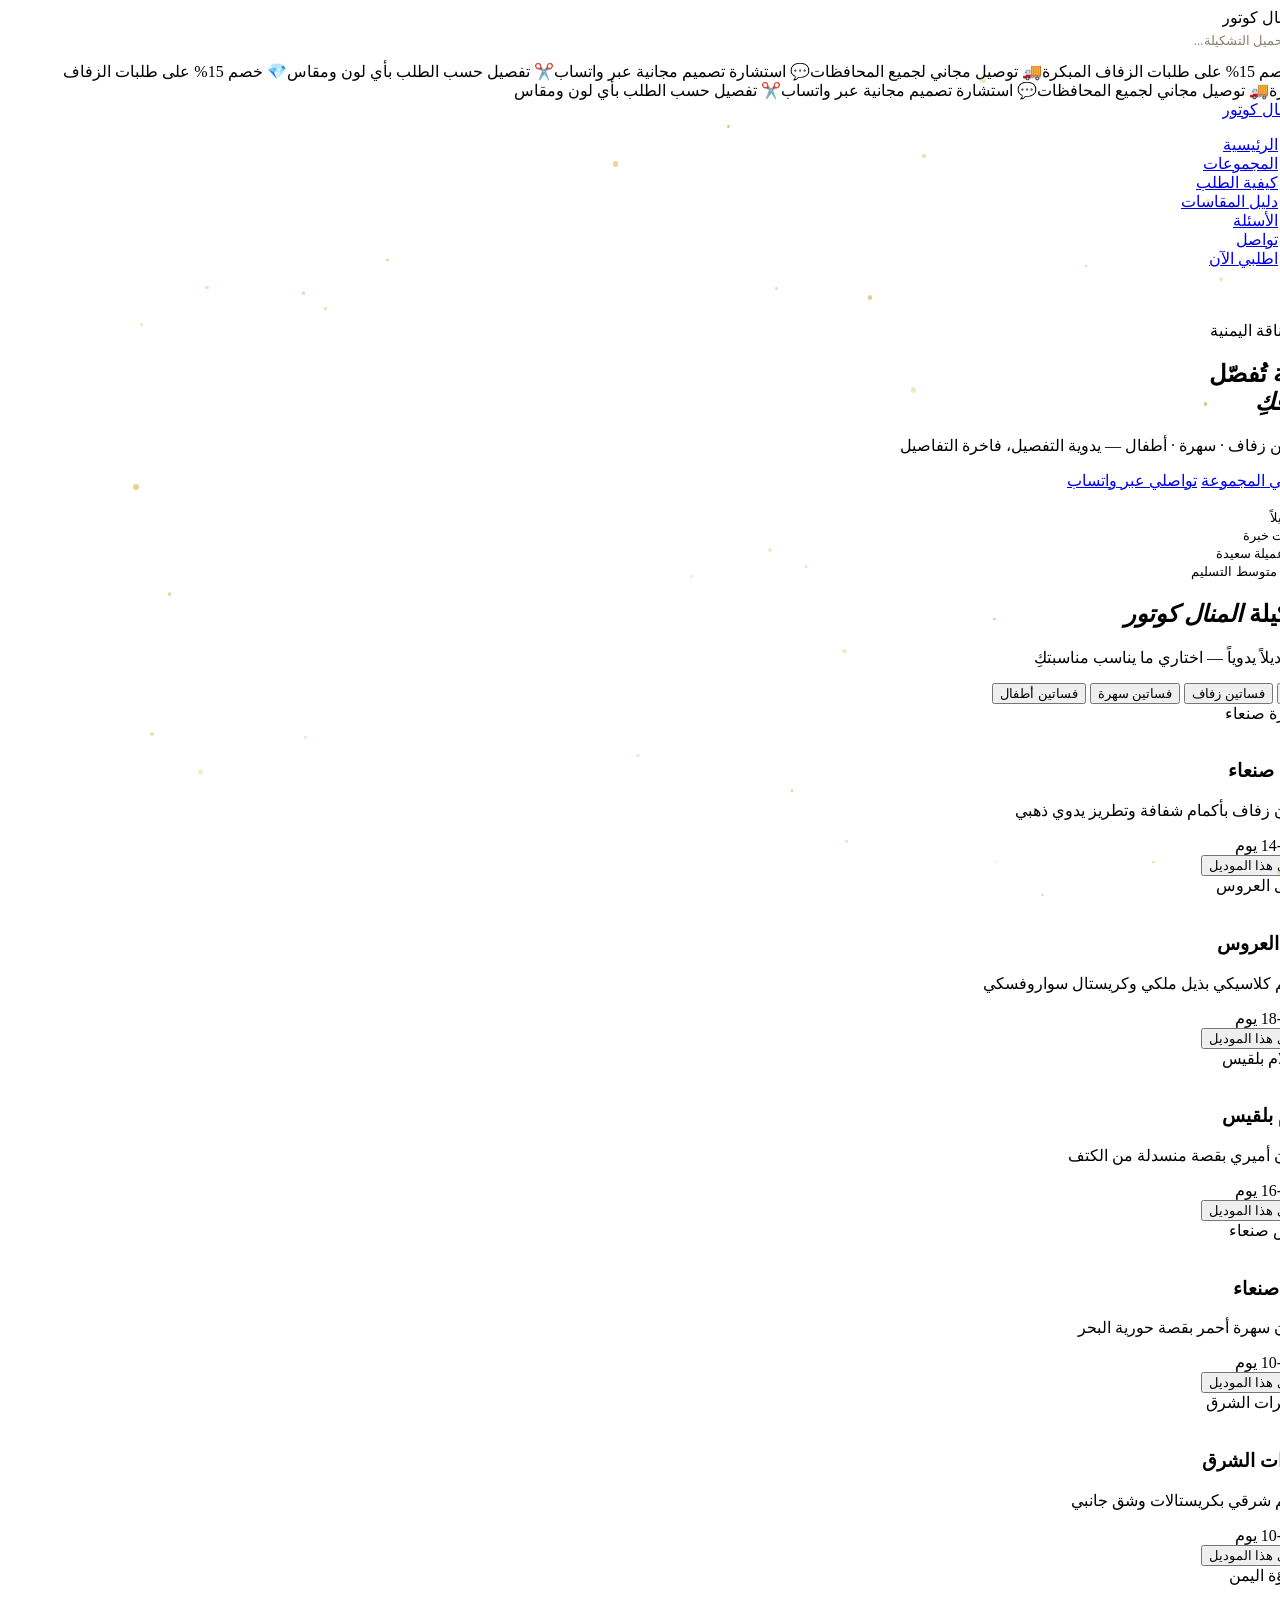
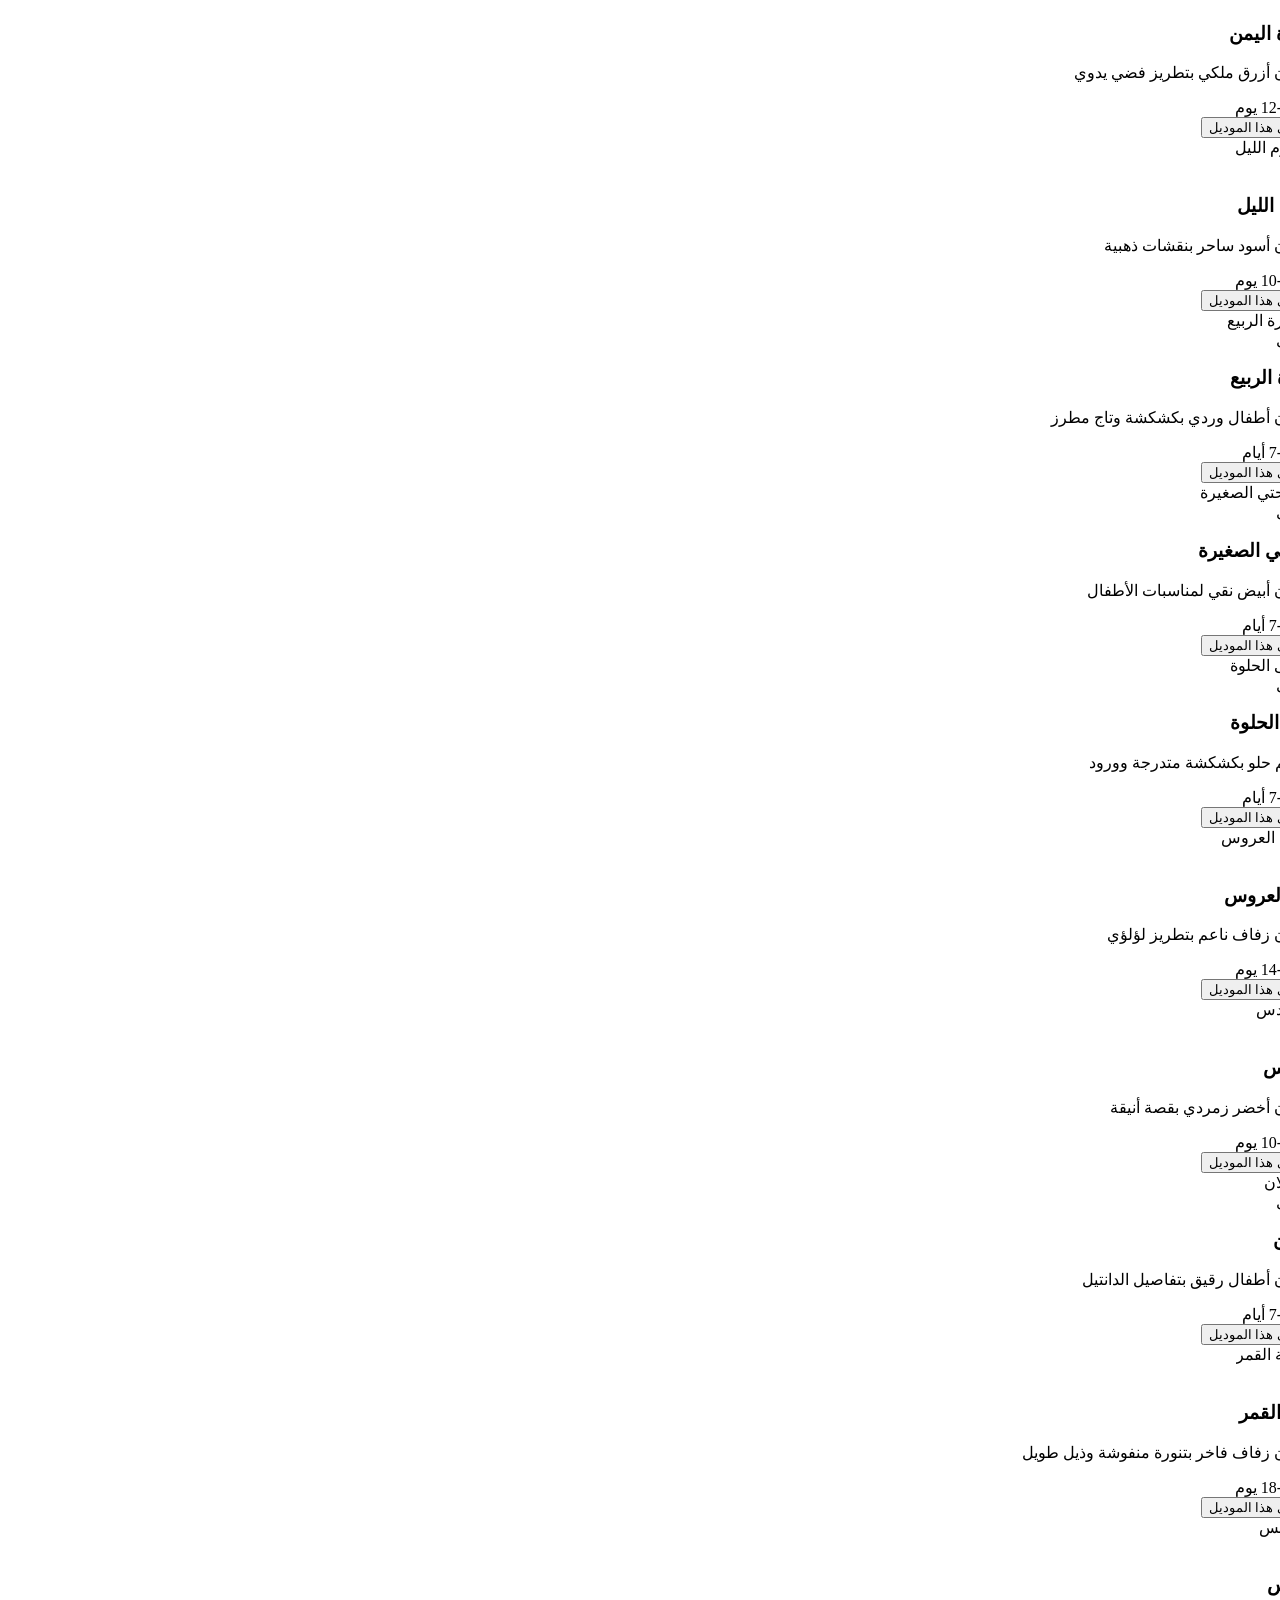
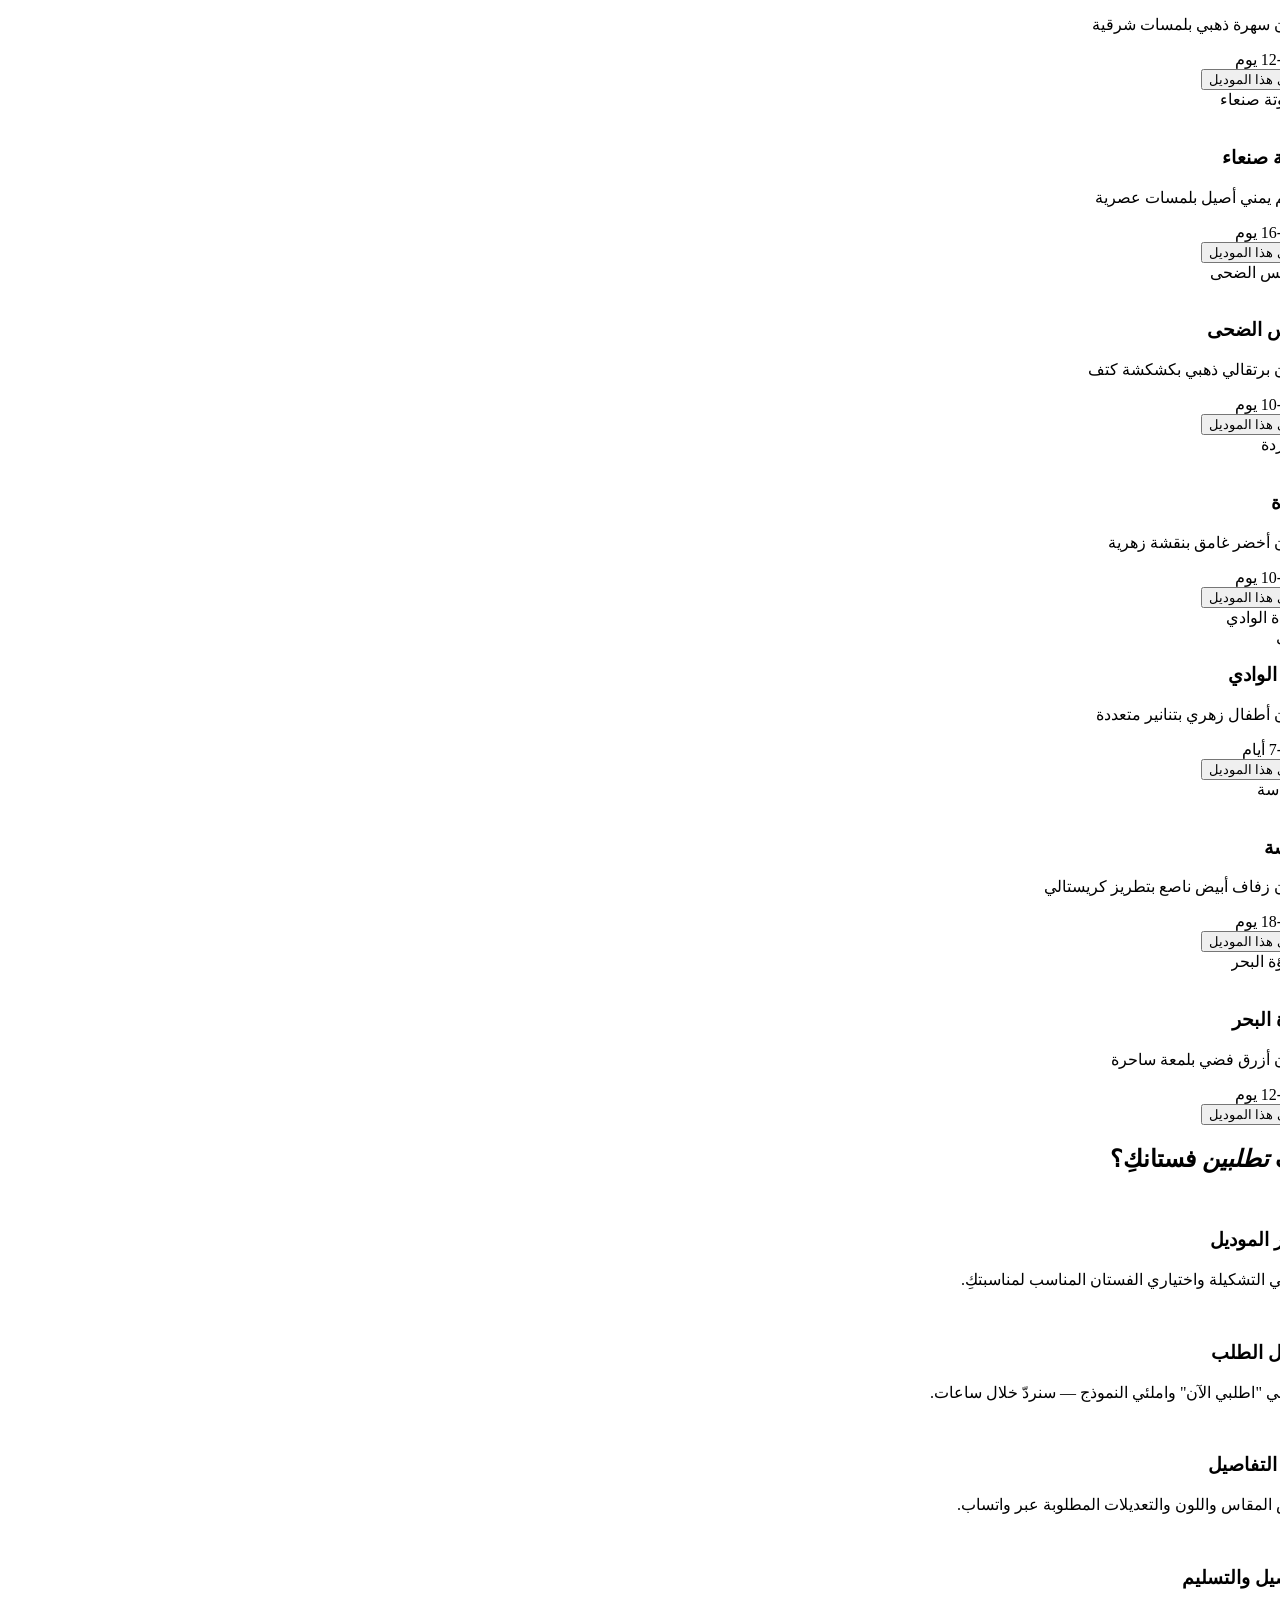
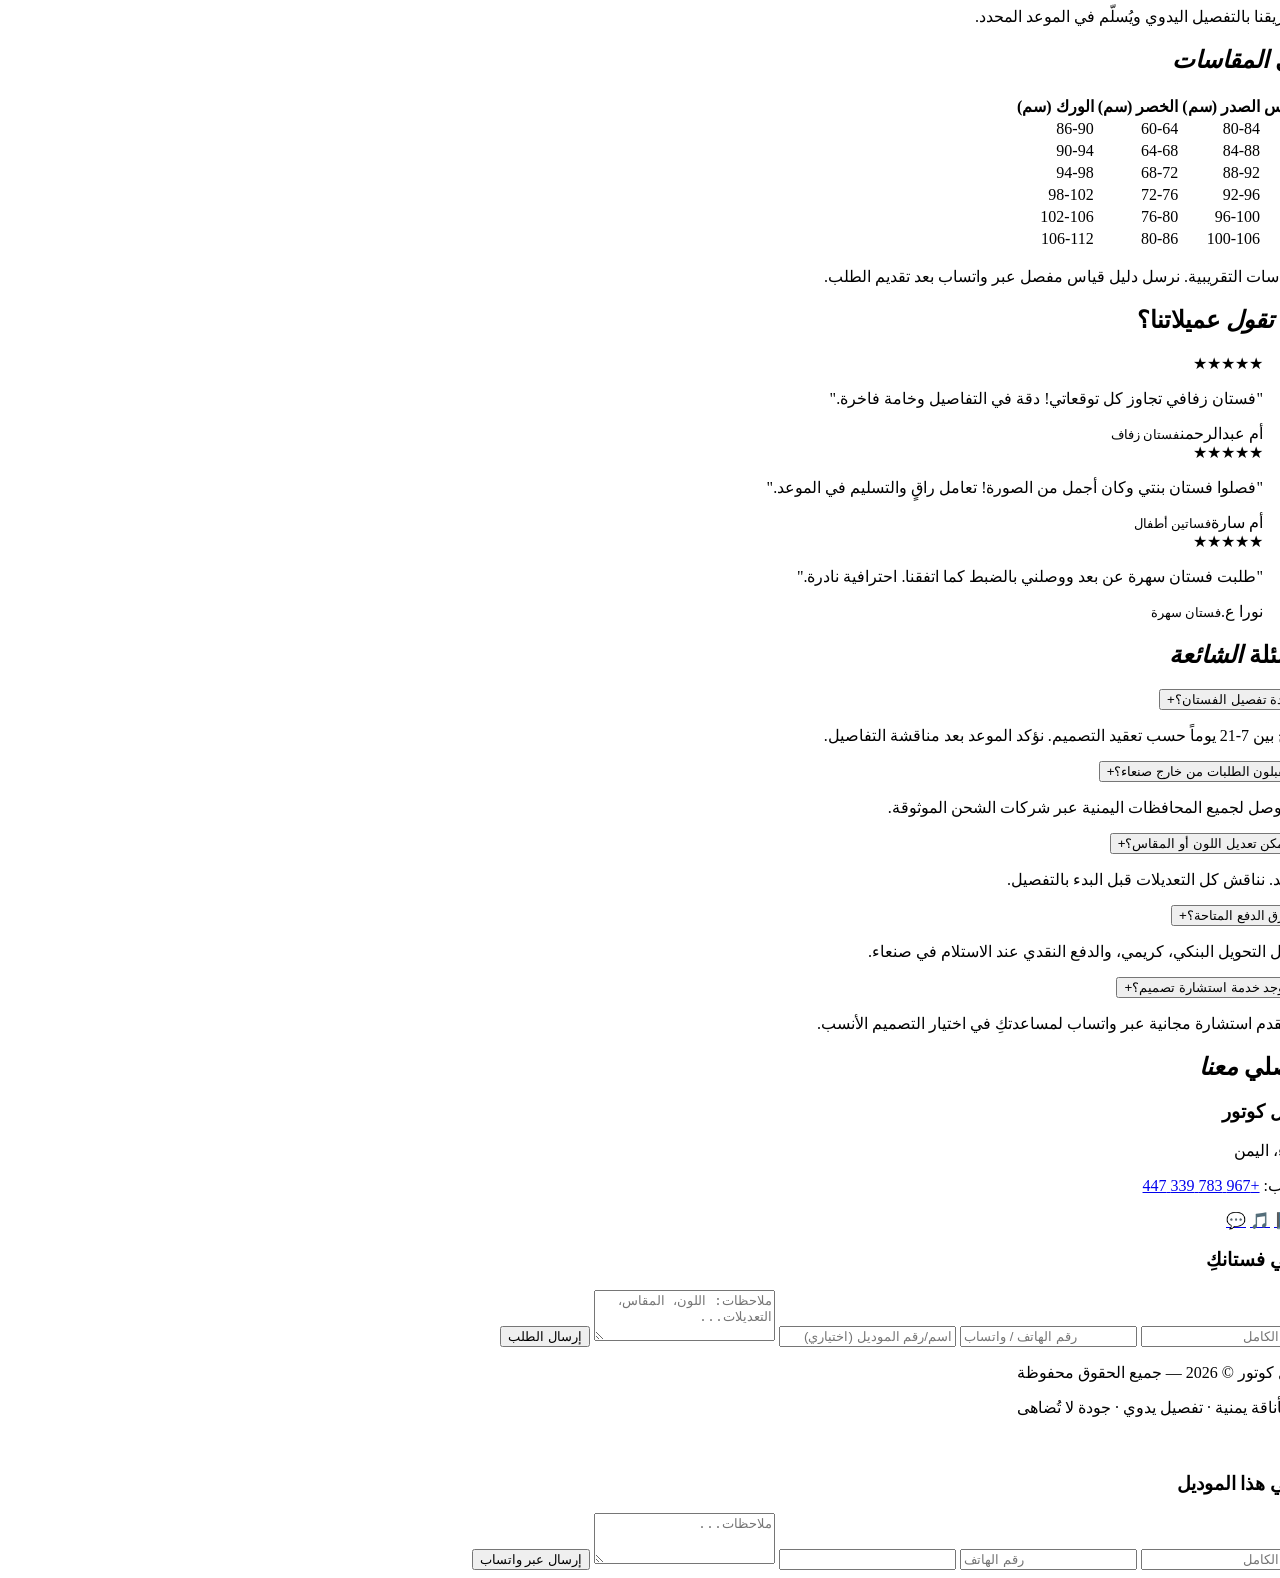
==== index.html @ 51f59c81 "Deploy static website to GitHub Pages" ====
<!DOCTYPE html>
<html lang="ar" dir="rtl">
<head>
<meta charset="UTF-8">
<meta name="viewport" content="width=device-width, initial-scale=1.0">
<title>المنال كوتور | Almanal Couture — دار الأناقة اليمنية</title>
<meta name="description" content="المنال كوتور — دار يمنية للتصميم والتفصيل الراقي. فساتين زفاف وسهرة وأطفال تُفصَّل يدوياً حسب الطلب. واتساب 783339447">
<meta property="og:title" content="المنال كوتور | Almanal Couture">
<meta property="og:image" content="assets/og.jpg">
<link rel="icon" type="image/png" href="assets/favicon.png">
<link rel="preconnect" href="https://fonts.googleapis.com">
<link href="https://fonts.googleapis.com/css2?family=Tajawal:wght@300;400;500;700;800;900&family=Noto+Naskh+Arabic:wght@600;700&family=Playfair+Display:ital,wght@0,500;0,700;1,500&family=Montserrat:wght@500;600;700&display=swap" rel="stylesheet">
<link rel="stylesheet" href="style.css">
</head>
<body>

<!-- شاشة التحميل -->
<div id="loader">
  <img src="assets/cover-logo.jpg" alt="المنال كوتور">
  <div class="loader-bar"><i></i></div>
  <p style="color:#8a8068;font-size:13px;margin-top:6px">جاري تحميل التشكيلة...</p>
</div>

<!-- شريط إعلانات -->
<div class="ticker" id="tickerWrap"><div class="ticker-track" id="tickerTrack"></div></div>

<!-- هيدر -->
<header id="mainHeader">
  <nav class="nav">
    <a href="#" class="logo"><img src="assets/logo.png" alt="المنال كوتور"></a>
    <ul class="nav-links" id="navLinks">
      <li><a href="#hero">الرئيسية</a></li>
      <li><a href="#collections">المجموعات</a></li>
      <li><a href="#steps">كيفية الطلب</a></li>
      <li><a href="#size">دليل المقاسات</a></li>
      <li><a href="#faq">الأسئلة</a></li>
      <li><a href="#contact">تواصل</a></li>
      <li><a href="https://wa.me/967783339447?text=مرحباً%20المنال%20كوتور" class="nav-cta" target="_blank">اطلبي الآن</a></li>
    </ul>
    <button class="burger" id="burger" aria-label="القائمة">☰</button>
  </nav>
</header>

<!-- بطل -->
<section class="hero" id="hero">
  <div class="hero-particles" id="particles"></div>
  <div class="hero-wrap">
    <div class="hero-text">
      <p class="label">دار الأناقة اليمنية</p>
      <h1>أناقة تُفصّل<br><em>بذوقكِ</em></h1>
      <p class="sub">فساتين زفاف · سهرة · أطفال — يدوية التفصيل، فاخرة التفاصيل</p>
      <div class="hero-btns">
        <a href="#collections" class="btn-gold">تصفّحي المجموعة</a>
        <a href="https://wa.me/967783339447?text=مرحباً%20أود%20الاستفسار" class="btn-outline" target="_blank">تواصلي عبر واتساب</a>
      </div>
    </div>
  </div>
  <a href="#collections" class="scroll-hint">↓</a>
</section>

<!-- أرقام -->
<section class="stats" id="stats">
  <div class="stat" data-target="21"><span class="n">0</span><small>موديلاً</small></div>
  <div class="stat" data-target="8"><span class="n">0</span><small>سنوات خبرة</small></div>
  <div class="stat" data-target="350"><span class="n">0</span><small>عميلة سعيدة</small></div>
  <div class="stat" data-target="14"><span class="n">0</span><small>يوماً متوسط التسليم</small></div>
</section>

<!-- المجموعات -->
<section class="collections" id="collections">
  <h2 class="sec-title">تشكيلة <em>المنال كوتور</em></h2>
  <p class="sec-sub">21 موديلاً يدوياً — اختاري ما يناسب مناسبتكِ</p>
  <div class="filters">
    <button class="active" data-filter="all">الكل</button>
    <button data-filter="زفاف">فساتين زفاف</button>
    <button data-filter="سهرة">فساتين سهرة</button>
    <button data-filter="أطفال">فساتين أطفال</button>
  </div>
  <div class="grid" id="productGrid"></div>
</section>

<!-- الخطوات -->
<section class="steps" id="steps">
  <h2 class="sec-title">كيف <em>تطلبين</em> فستانكِ؟</h2>
  <div class="step-grid">
    <div class="step-card"><div class="s-num">01</div><h3>اختيار الموديل</h3><p>تصفّحي التشكيلة واختياري الفستان المناسب لمناسبتكِ.</p></div>
    <div class="step-card"><div class="s-num">02</div><h3>إرسال الطلب</h3><p>اضغطي "اطلبي الآن" واملئي النموذج — سنردّ خلال ساعات.</p></div>
    <div class="step-card"><div class="s-num">03</div><h3>تأكيد التفاصيل</h3><p>نناقش المقاس واللون والتعديلات المطلوبة عبر واتساب.</p></div>
    <div class="step-card"><div class="s-num">04</div><h3>التفصيل والتسليم</h3><p>يبدأ فريقنا بالتفصيل اليدوي ويُسلّم في الموعد المحدد.</p></div>
  </div>
</section>

<!-- دليل المقاسات -->
<section class="size-guide" id="size">
  <h2 class="sec-title">دليل <em>المقاسات</em></h2>
  <table class="size-table">
    <thead><tr><th>المقاس</th><th>الصدر (سم)</th><th>الخصر (سم)</th><th>الورك (سم)</th></tr></thead>
    <tbody>
      <tr><td>XS</td><td>80-84</td><td>60-64</td><td>86-90</td></tr>
      <tr><td>S</td><td>84-88</td><td>64-68</td><td>90-94</td></tr>
      <tr><td>M</td><td>88-92</td><td>68-72</td><td>94-98</td></tr>
      <tr><td>L</td><td>92-96</td><td>72-76</td><td>98-102</td></tr>
      <tr><td>XL</td><td>96-100</td><td>76-80</td><td>102-106</td></tr>
      <tr><td>XXL</td><td>100-106</td><td>80-86</td><td>106-112</td></tr>
    </tbody>
  </table>
  <p class="size-note">* القياسات التقريبية. نرسل دليل قياس مفصل عبر واتساب بعد تقديم الطلب.</p>
</section>

<!-- آراء -->
<section class="testimonials" id="testimonials">
  <h2 class="sec-title">ماذا <em>تقول</em> عميلاتنا؟</h2>
  <div class="testi-track" id="testiTrack">
    <div class="testi"><div class="stars">★★★★★</div><p>"فستان زفافي تجاوز كل توقعاتي! دقة في التفاصيل وخامة فاخرة."</p><div class="who">أم عبدالرحمن<small>فستان زفاف</small></div></div>
    <div class="testi"><div class="stars">★★★★★</div><p>"فصلوا فستان بنتي وكان أجمل من الصورة! تعامل راقٍ والتسليم في الموعد."</p><div class="who">أم سارة<small>فساتين أطفال</small></div></div>
    <div class="testi"><div class="stars">★★★★★</div><p>"طلبت فستان سهرة عن بعد ووصلني بالضبط كما اتفقنا. احترافية نادرة."</p><div class="who">نورا ع.<small>فستان سهرة</small></div></div>
  </div>
</section>

<!-- أسئلة -->
<section class="faq" id="faq">
  <h2 class="sec-title">الأسئلة <em>الشائعة</em></h2>
  <div class="faq-list">
    <div class="faq-item"><button class="faq-q">كم مدة تفصيل الفستان؟<span>+</span></button><div class="faq-a"><p>تتراوح بين 7-21 يوماً حسب تعقيد التصميم. نؤكد الموعد بعد مناقشة التفاصيل.</p></div></div>
    <div class="faq-item"><button class="faq-q">هل تقبلون الطلبات من خارج صنعاء؟<span>+</span></button><div class="faq-a"><p>نعم! نوصل لجميع المحافظات اليمنية عبر شركات الشحن الموثوقة.</p></div></div>
    <div class="faq-item"><button class="faq-q">هل يمكن تعديل اللون أو المقاس؟<span>+</span></button><div class="faq-a"><p>بالتأكيد. نناقش كل التعديلات قبل البدء بالتفصيل.</p></div></div>
    <div class="faq-item"><button class="faq-q">ما طرق الدفع المتاحة؟<span>+</span></button><div class="faq-a"><p>نستقبل التحويل البنكي، كريمي، والدفع النقدي عند الاستلام في صنعاء.</p></div></div>
    <div class="faq-item"><button class="faq-q">هل توجد خدمة استشارة تصميم؟<span>+</span></button><div class="faq-a"><p>نعم، نقدم استشارة مجانية عبر واتساب لمساعدتكِ في اختيار التصميم الأنسب.</p></div></div>
  </div>
</section>

<!-- تواصل -->
<section class="contact" id="contact">
  <h2 class="sec-title">تواصلي <em>معنا</em></h2>
  <div class="contact-grid">
    <div class="contact-info">
      <h3>المنال كوتور</h3>
      <p>صنعاء، اليمن</p>
      <p>واتساب: <a href="https://wa.me/967783339447" target="_blank">+967 783 339 447</a></p>
      <div class="socials">
        <a href="https://www.instagram.com/mnoalialqa/" target="_blank" aria-label="إنستغرام">📷</a>
        <a href="https://www.facebook.com/share/19idsFfYvy/" target="_blank" aria-label="فيسبوك">📘</a>
        <a href="https://www.tiktok.com/@mnoali68" target="_blank" aria-label="تيك توك">🎵</a>
        <a href="https://wa.me/967783339447" target="_blank" aria-label="واتساب">💬</a>
      </div>
    </div>
    <form class="contact-form" id="orderForm">
      <h3>اطلبي فستانكِ</h3>
      <input type="text" id="customer_name" placeholder="الاسم الكامل" required>
      <input type="tel" id="phone" placeholder="رقم الهاتف / واتساب" required>
      <input type="text" id="product_name" placeholder="اسم/رقم الموديل (اختياري)">
      <textarea id="notes" rows="3" placeholder="ملاحظات: اللون، المقاس، التعديلات..."></textarea>
      <button type="submit" class="btn-gold">إرسال الطلب</button>
    </form>
  </div>
</section>

<!-- فوتر -->
<footer>
  <p>المنال كوتور &copy; 2026 — جميع الحقوق محفوظة</p>
  <p class="small">صُنع بأناقة يمنية · تفصيل يدوي · جودة لا تُضاهى</p>
</footer>

<!-- نموذج الطلب -->
<div class="modal" id="orderModal">
  <div class="modal-box">
    <button class="modal-close" id="modalClose">&times;</button>
    <h3>اطلبي هذا الموديل</h3>
    <form id="modalForm">
      <input type="text" id="m_name" placeholder="الاسم الكامل" required>
      <input type="tel" id="m_phone" placeholder="رقم الهاتف" required>
      <input type="text" id="m_product" readonly>
      <textarea id="m_notes" rows="3" placeholder="ملاحظات..."></textarea>
      <button type="submit" class="btn-gold">إرسال عبر واتساب</button>
    </form>
  </div>
</div>

<script>
// ═══════════════════════════════════════════════
// بيانات المنتجات
// ═══════════════════════════════════════════════
const PRODUCTS = [
  {img:"images/01.jpg",name:"زهرة صنعاء",cat:"زفاف",desc:"فستان زفاف بأكمام شفافة وتطريز يدوي ذهبي",dur:"14-18 يوم"},
  {img:"images/02.jpg",name:"ليلى العروس",cat:"زفاف",desc:"تصميم كلاسيكي بذيل ملكي وكريستال سواروفسكي",dur:"18-21 يوم"},
  {img:"images/03.jpg",name:"أحلام بلقيس",cat:"زفاف",desc:"فستان أميري بقصة منسدلة من الكتف",dur:"16-20 يوم"},
  {img:"images/04.jpg",name:"نبض صنعاء",cat:"سهرة",desc:"فستان سهرة أحمر بقصة حورية البحر",dur:"10-14 يوم"},
  {img:"images/05.jpg",name:"سهرات الشرق",cat:"سهرة",desc:"تصميم شرقي بكريستالات وشق جانبي",dur:"10-14 يوم"},
  {img:"images/06.jpg",name:"لؤلؤة اليمن",cat:"سهرة",desc:"فستان أزرق ملكي بتطريز فضي يدوي",dur:"12-16 يوم"},
  {img:"images/07.jpg",name:"نجوم الليل",cat:"سهرة",desc:"فستان أسود ساحر بنقشات ذهبية",dur:"10-14 يوم"},
  {img:"images/08.jpg",name:"أميرة الربيع",cat:"أطفال",desc:"فستان أطفال وردي بكشكشة وتاج مطرز",dur:"7-10 أيام"},
  {img:"images/09.jpg",name:"فرحتي الصغيرة",cat:"أطفال",desc:"فستان أبيض نقي لمناسبات الأطفال",dur:"7-10 أيام"},
  {img:"images/10.jpg",name:"جنى الحلوة",cat:"أطفال",desc:"تصميم حلو بكشكشة متدرجة وورود",dur:"7-10 أيام"},
  {img:"images/11.jpg",name:"درة العروس",cat:"زفاف",desc:"فستان زفاف ناعم بتطريز لؤلؤي",dur:"14-18 يوم"},
  {img:"images/12.jpg",name:"سندس",cat:"سهرة",desc:"فستان أخضر زمردي بقصة أنيقة",dur:"10-14 يوم"},
  {img:"images/13.jpg",name:"غزلان",cat:"أطفال",desc:"فستان أطفال رقيق بتفاصيل الدانتيل",dur:"7-10 أيام"},
  {img:"images/14.jpg",name:"هالة القمر",cat:"زفاف",desc:"فستان زفاف فاخر بتنورة منفوشة وذيل طويل",dur:"18-21 يوم"},
  {img:"images/15.jpg",name:"نرجس",cat:"سهرة",desc:"فستان سهرة ذهبي بلمسات شرقية",dur:"12-16 يوم"},
  {img:"images/16.jpg",name:"ياقوتة صنعاء",cat:"زفاف",desc:"تصميم يمني أصيل بلمسات عصرية",dur:"16-20 يوم"},
  {img:"images/17.jpg",name:"شمس الضحى",cat:"سهرة",desc:"فستان برتقالي ذهبي بكشكشة كتف",dur:"10-14 يوم"},
  {img:"images/18.jpg",name:"زمردة",cat:"سهرة",desc:"فستان أخضر غامق بنقشة زهرية",dur:"10-14 يوم"},
  {img:"images/19.jpg",name:"وردة الوادي",cat:"أطفال",desc:"فستان أطفال زهري بتنانير متعددة",dur:"7-10 أيام"},
  {img:"images/20.jpg",name:"ألماسة",cat:"زفاف",desc:"فستان زفاف أبيض ناصع بتطريز كريستالي",dur:"18-21 يوم"},
  {img:"images/21.jpg",name:"لؤلؤة البحر",cat:"سهرة",desc:"فستان أزرق فضي بلمعة ساحرة",dur:"12-16 يوم"}
];

const ADS = [
  {text:"خصم 15% على طلبات الزفاف المبكرة",icon:"💎"},
  {text:"توصيل مجاني لجميع المحافظات",icon:"🚚"},
  {text:"استشارة تصميم مجانية عبر واتساب",icon:"💬"},
  {text:"تفصيل حسب الطلب بأي لون ومقاس",icon:"✂️"}
];

// ═══════════════════════════════════════════════
// عرض المنتجات
// ═══════════════════════════════════════════════
function renderProducts(filter='all'){
  const grid = document.getElementById('productGrid');
  grid.innerHTML = '';
  PRODUCTS.forEach((p,i)=>{
    if(filter !== 'all' && p.cat !== filter) return;
    const card = document.createElement('div');
    card.className = 'product-card';
    card.innerHTML = `
      <div class="p-img"><img src="${p.img}" alt="${p.name}" loading="lazy"></div>
      <div class="p-body">
        <span class="p-cat">${p.cat}</span>
        <h3 class="p-name">${p.name}</h3>
        <p class="p-desc">${p.desc}</p>
        <div class="p-dur">⏱ ${p.dur}</div>
        <button class="p-btn" onclick="openOrder('${p.name.replace(/'/g,"\\'")}')">اطلبي هذا الموديل</button>
      </div>`;
    grid.appendChild(card);
  });
}

// ═══════════════════════════════════════════════
// فلترة
// ═══════════════════════════════════════════════
document.querySelectorAll('.filters button').forEach(btn=>{
  btn.addEventListener('click',()=>{
    document.querySelectorAll('.filters button').forEach(b=>b.classList.remove('active'));
    btn.classList.add('active');
    renderProducts(btn.dataset.filter);
  });
});

// ═══════════════════════════════════════════════
// شريط الإعلانات
// ═══════════════════════════════════════════════
function renderTicker(){
  const track = document.getElementById('tickerTrack');
  if(!track) return;
  track.innerHTML = ADS.map(a=>`<span>${a.icon} ${a.text}</span>`).join('') + ADS.map(a=>`<span>${a.icon} ${a.text}</span>`).join('');
}

// ═══════════════════════════════════════════════
// شاشة التحميل
// ═══════════════════════════════════════════════
window.addEventListener('load',()=>{
  setTimeout(()=>{
    document.getElementById('loader').classList.add('hide');
  },1800);
});

// ═══════════════════════════════════════════════
// عداد الأرقام
// ═══════════════════════════════════════════════
const statObs = new IntersectionObserver(entries=>{
  entries.forEach(entry=>{
    if(entry.isIntersecting){
      const el = entry.target;
      const target = +el.dataset.target;
      const n = el.querySelector('.n');
      let c = 0;
      const step = Math.max(1, Math.floor(target/40));
      const iv = setInterval(()=>{
        c += step;
        if(c >= target){ c = target; clearInterval(iv);}
        n.textContent = c + (target >= 100 ? '+' : '');
      }, 40);
      statObs.unobserve(el);
    }
  });
});
document.querySelectorAll('.stat').forEach(s=>statObs.observe(s));

// ═══════════════════════════════════════════════
// الجسيمات الذهبية
// ═══════════════════════════════════════════════
(function(){
  const container = document.getElementById('particles');
  if(!container) return;
  for(let i=0;i<35;i++){
    const d = document.createElement('div');
    d.className = 'particle';
    const sz = Math.random()*4+2;
    d.style.cssText = `position:absolute;width:${sz}px;height:${sz}px;background:rgba(212,175,55,${Math.random()*0.5+0.2});border-radius:50%;left:${Math.random()*100}%;top:${Math.random()*100}%;animation:float ${Math.random()*6+4}s ease-in-out infinite;`;
    container.appendChild(d);
  }
})();

// ═══════════════════════════════════════════════
// الأسئلة الشائعة
// ═══════════════════════════════════════════════
document.querySelectorAll('.faq-q').forEach(q=>{
  q.addEventListener('click',()=>{
    const item = q.parentElement;
    const open = item.classList.contains('open');
    document.querySelectorAll('.faq-item').forEach(f=>f.classList.remove('open'));
    if(!open) item.classList.add('open');
  });
});

// ═══════════════════════════════════════════════
// قائمة الجوال
// ═══════════════════════════════════════════════
const burger = document.getElementById('burger');
const navLinks = document.getElementById('navLinks');
if(burger){
  burger.addEventListener('click',()=>{
    navLinks.classList.toggle('show');
    burger.textContent = navLinks.classList.contains('show') ? '✕' : '☰';
  });
  navLinks.querySelectorAll('a').forEach(a=>{
    a.addEventListener('click',()=>{
      navLinks.classList.remove('show');
      burger.textContent = '☰';
    });
  });
}

// ═══════════════════════════════════════════════
// نموذج الطلب + واتساب
// ═══════════════════════════════════════════════
function openOrder(productName){
  document.getElementById('m_product').value = productName || '';
  document.getElementById('orderModal').style.display = 'flex';
}

document.getElementById('modalClose').addEventListener('click',()=>{
  document.getElementById('orderModal').style.display = 'none';
});

document.getElementById('modalForm').addEventListener('submit',function(e){
  e.preventDefault();
  var name = document.getElementById('m_name').value.trim();
  var phone = document.getElementById('m_phone').value.trim();
  var pname = document.getElementById('m_product').value.trim();
  var notes = document.getElementById('m_notes').value.trim();
  if(!name || !phone){ alert('الرجاء تعبئة الاسم ورقم الهاتف'); return; }
  var msg = 'مرحباً المنال كوتور،' + '%0A%0A' +
            'اسمي: ' + encodeURIComponent(name) + '%0A' +
            'هاتفي: ' + encodeURIComponent(phone);
  if(pname) msg += '%0Aالفستان: ' + encodeURIComponent(pname);
  if(notes) msg += '%0Aملاحظات: ' + encodeURIComponent(notes);
  msg += '%0A%0Aأرغب بتأكيد الطلب.';
  window.open('https://wa.me/967783339447?text=' + msg, '_blank');
  document.getElementById('orderModal').style.display = 'none';
});

// نموذج التواصل
document.getElementById('orderForm').addEventListener('submit',function(e){
  e.preventDefault();
  var name = document.getElementById('customer_name').value.trim();
  var phone = document.getElementById('phone').value.trim();
  var pname = document.getElementById('product_name').value.trim();
  var notes = document.getElementById('notes').value.trim();
  if(!name || !phone){ alert('الرجاء تعبئة الاسم ورقم الهاتف'); return; }
  var msg = 'مرحباً المنال كوتور،' + '%0A%0A' +
            'اسمي: ' + encodeURIComponent(name) + '%0A' +
            'هاتفي: ' + encodeURIComponent(phone);
  if(pname) msg += '%0Aالفستان: ' + encodeURIComponent(pname);
  if(notes) msg += '%0Aملاحظات: ' + encodeURIComponent(notes);
  msg += '%0A%0Aأرغب بتأكيد الطلب.';
  window.open('https://wa.me/967783339447?text=' + msg, '_blank');
});

// ═══════════════════════════════════════════════
// تمرير آراء العملاء
// ═══════════════════════════════════════════════
(function(){
  const track = document.getElementById('testiTrack');
  if(!track) return;
  let x = 0;
  function scroll(){
    x -= 0.5;
    const w = track.scrollWidth / 2;
    if(Math.abs(x) >= w) x = 0;
    track.style.transform = 'translateX('+x+'px)';
    requestAnimationFrame(scroll);
  }
  scroll();
})();

// ═══════════════════════════════════════════════
// إخفاء هيدر عند التمرير للأسفل
// ═══════════════════════════════════════════════
let lastY = 0;
window.addEventListener('scroll',()=>{
  const h = document.getElementById('mainHeader');
  if(!h) return;
  if(window.scrollY > lastY && window.scrollY > 80) h.style.transform = 'translateY(-100%)';
  else h.style.transform = 'translateY(0)';
  lastY = window.scrollY;
});

// ═══════════════════════════════════════════════
// تهيئة
// ═══════════════════════════════════════════════
renderProducts();
renderTicker();
</script>

</body>
</html>
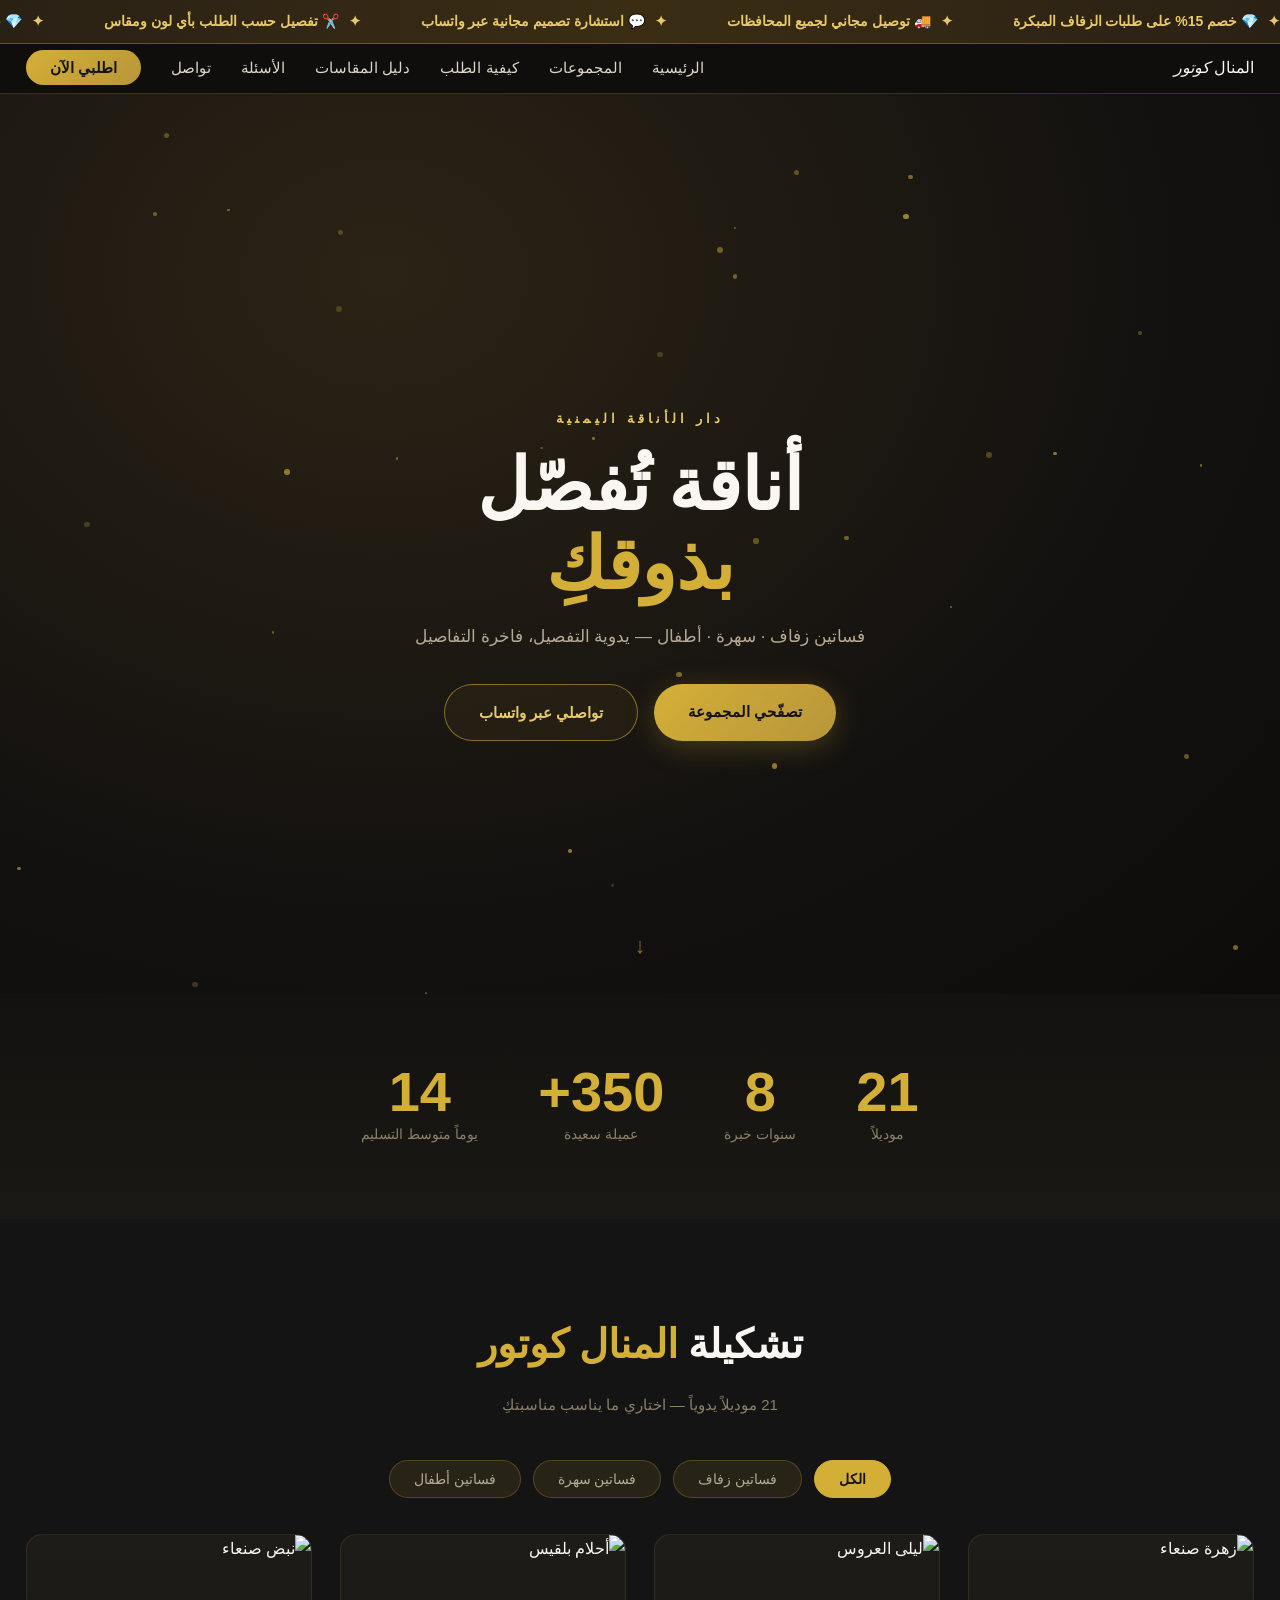
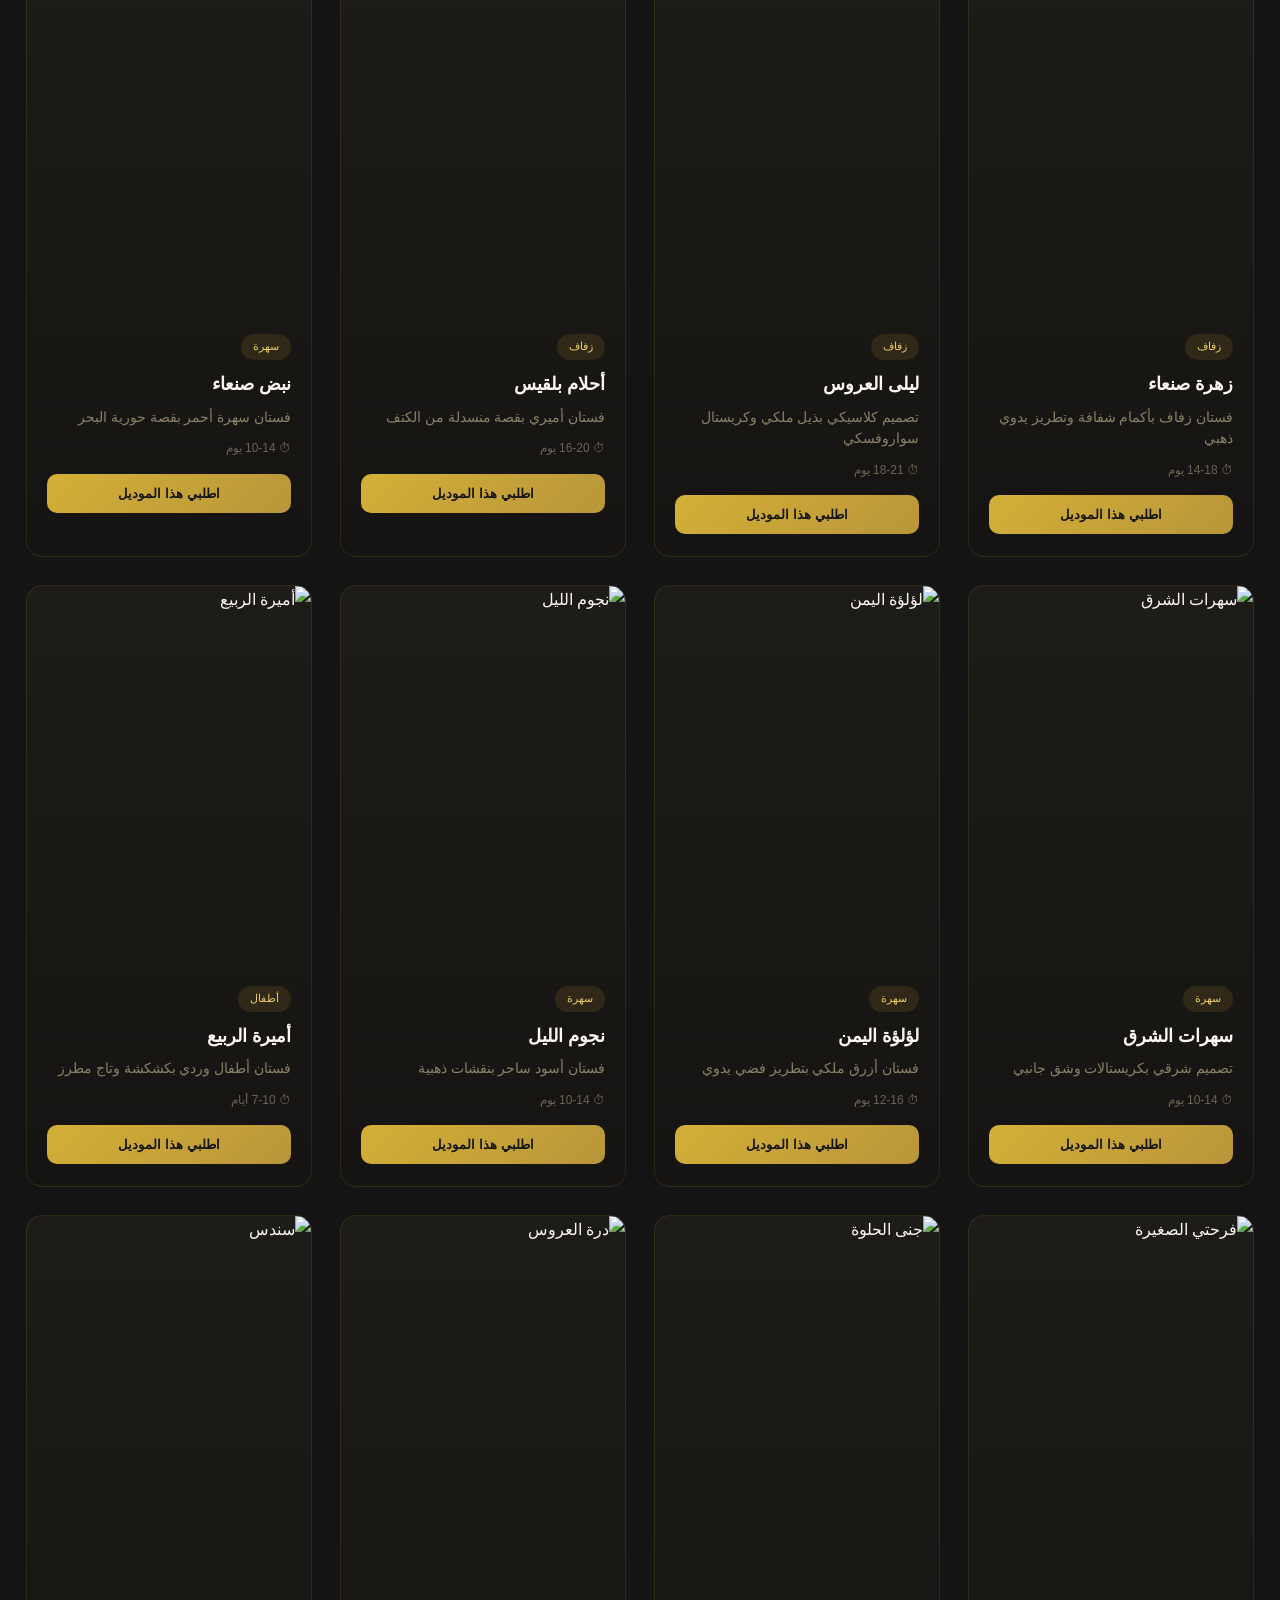
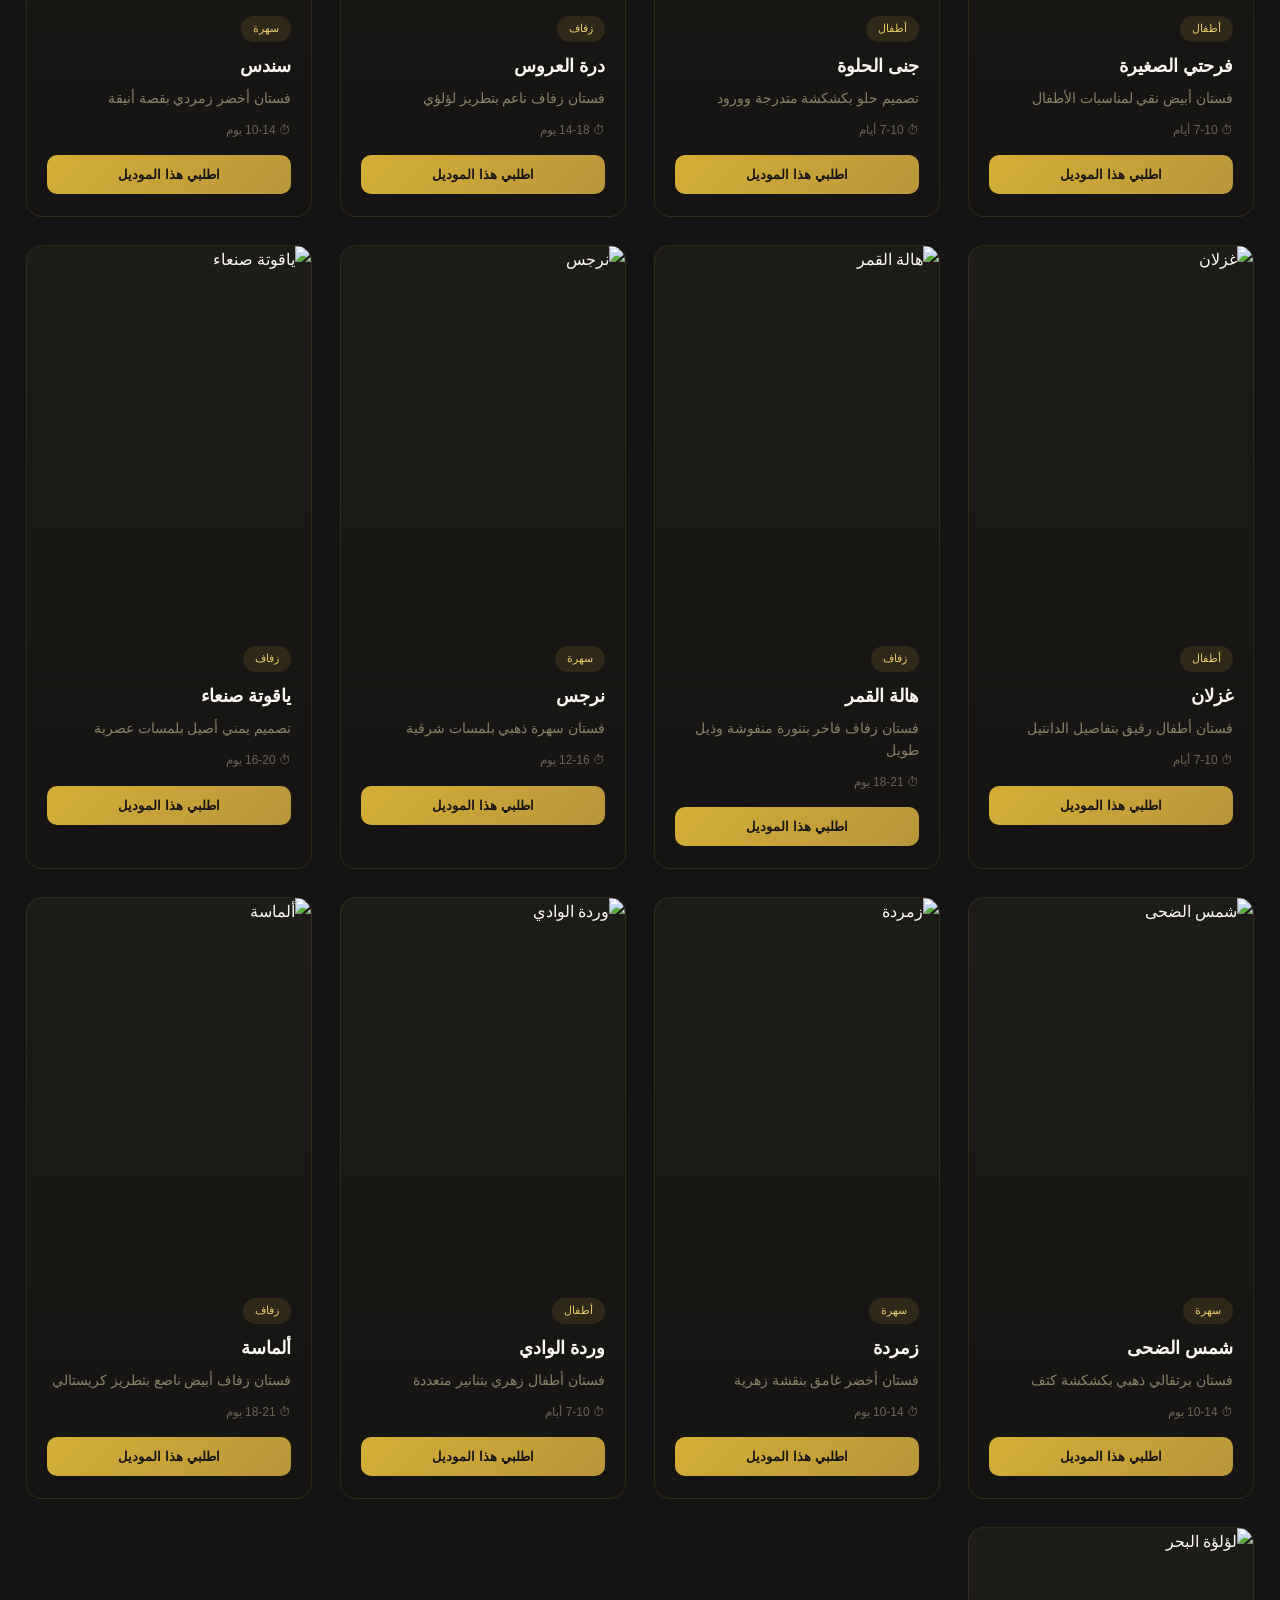
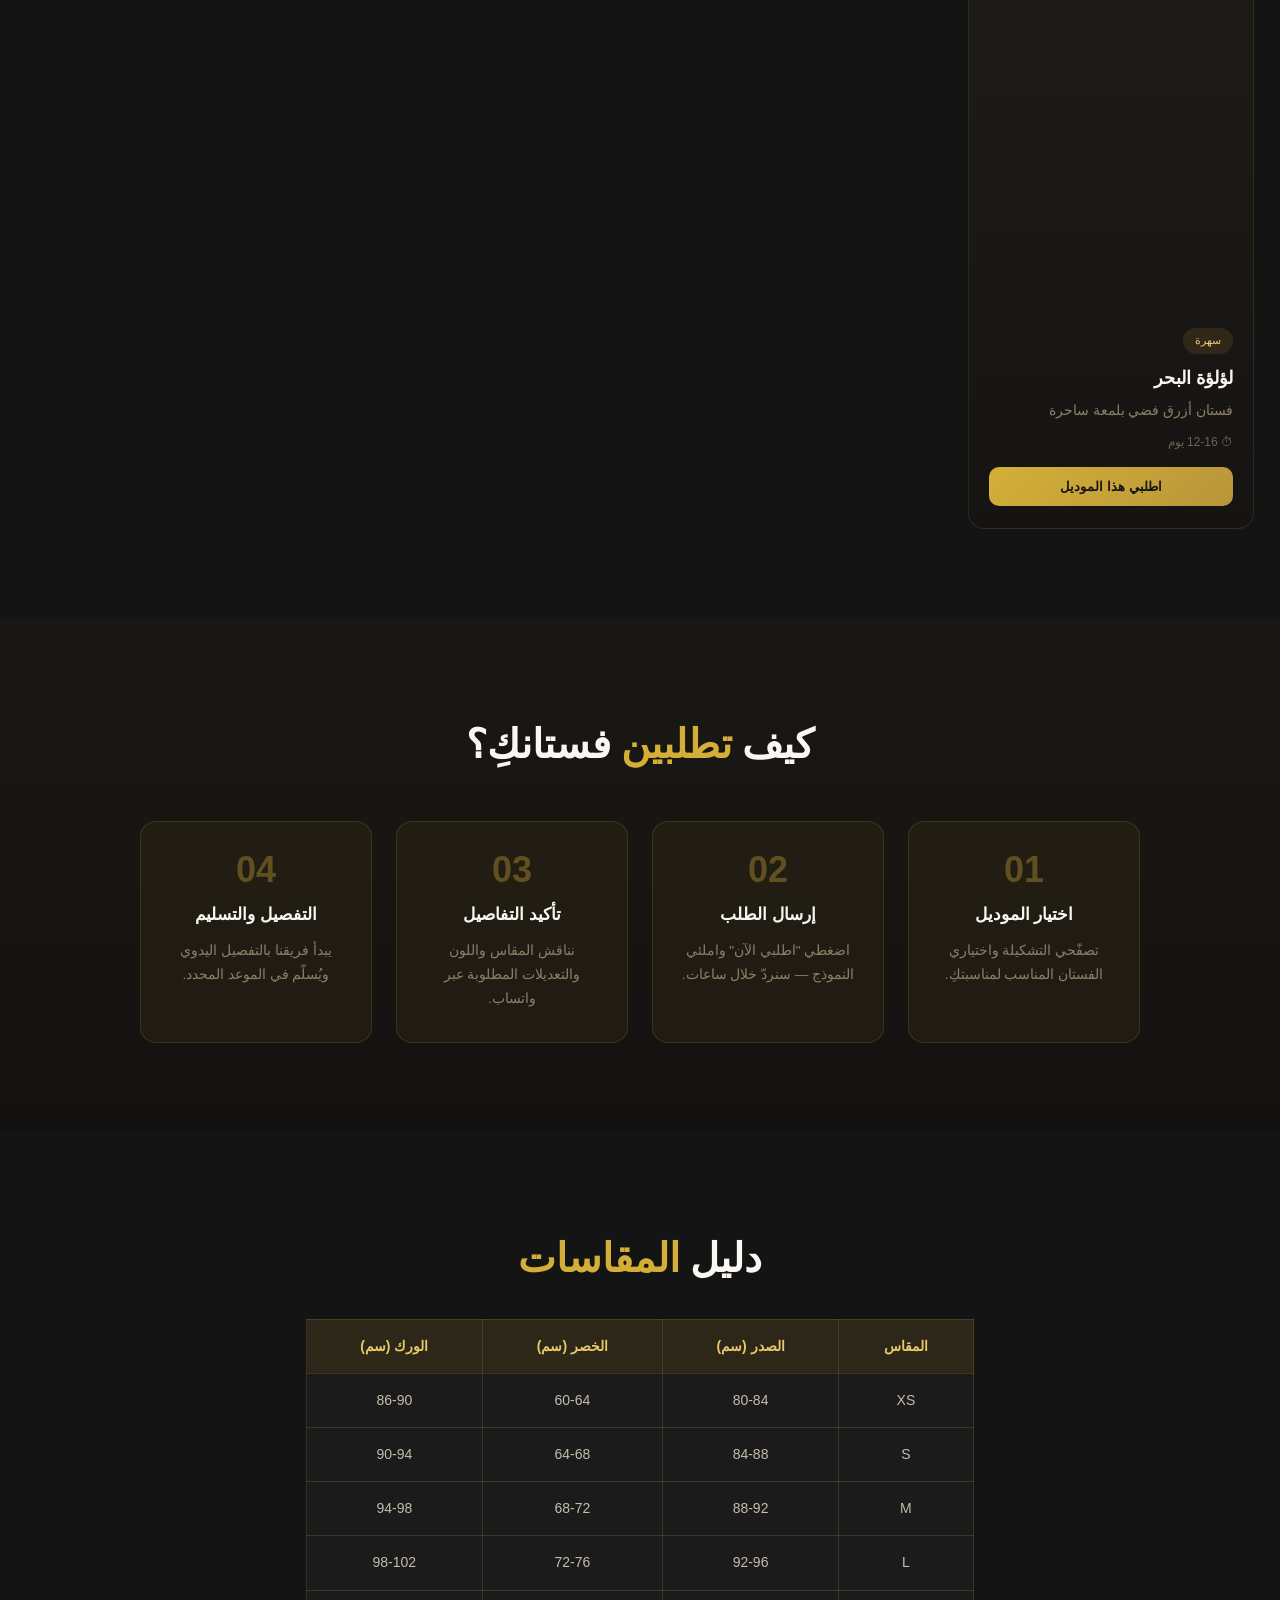
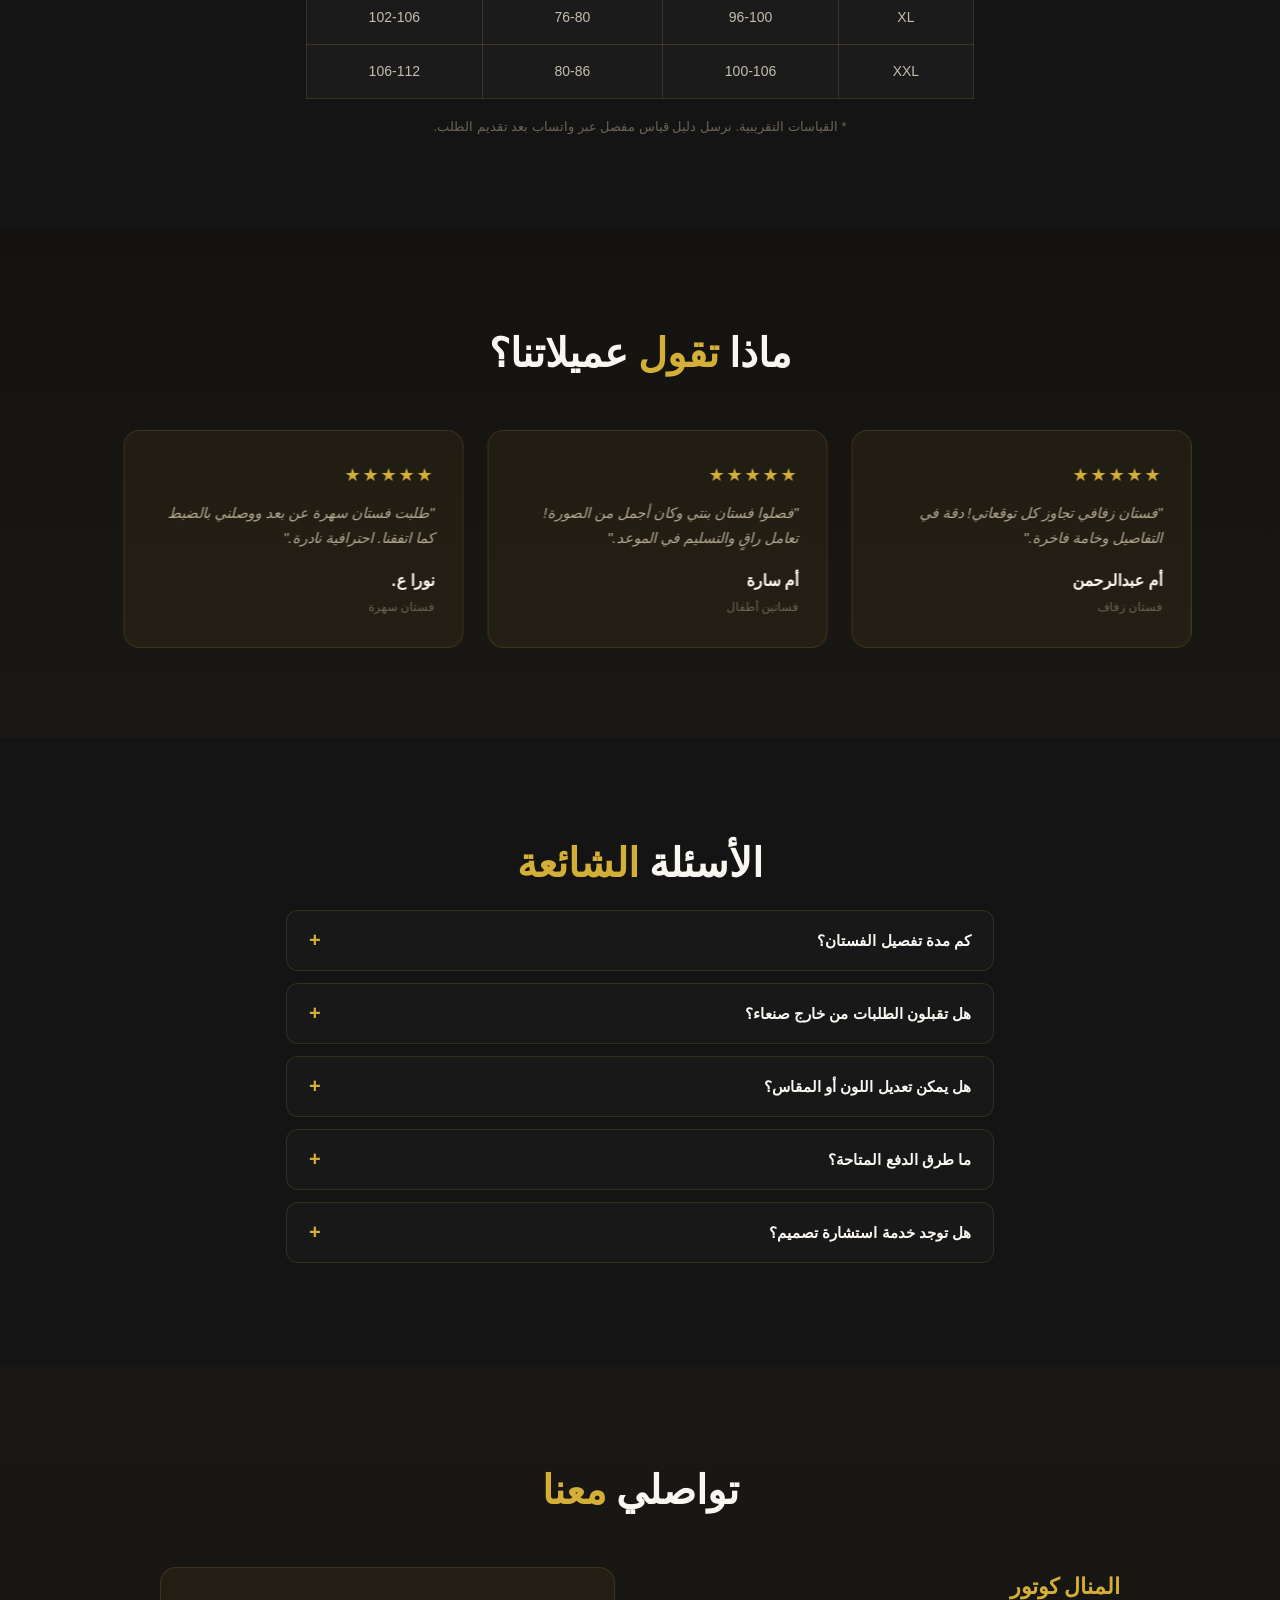
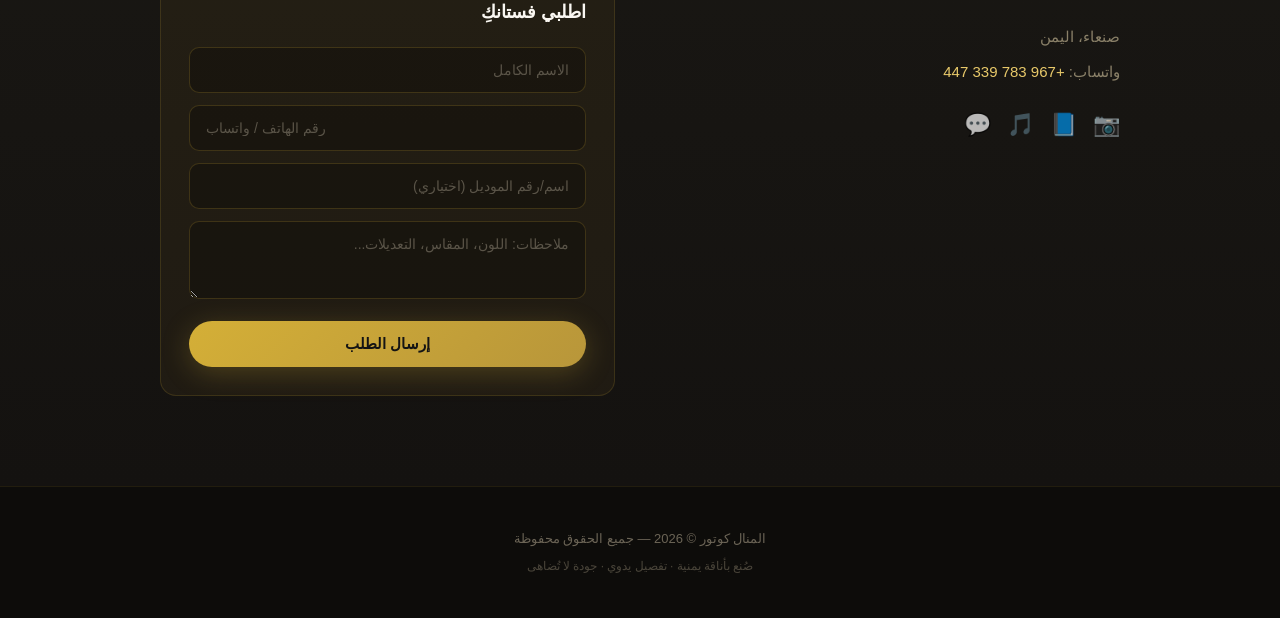
==== commit 961c0be2: "Update index.html with text logo and image fallback" ====
--- a/index.html
+++ b/index.html
@@ -27,7 +27,7 @@
 <!-- هيدر -->
 <header id="mainHeader">
   <nav class="nav">
-    <a href="#" class="logo"><img src="assets/logo.png" alt="المنال كوتور"></a>
+    <a href="#" class="logo"><span class="logo-text">المنال <em>كوتور</em></span></a>
     <ul class="nav-links" id="navLinks">
       <li><a href="#hero">الرئيسية</a></li>
       <li><a href="#collections">المجموعات</a></li>
@@ -222,7 +222,7 @@
     const card = document.createElement('div');
     card.className = 'product-card';
     card.innerHTML = `
-      <div class="p-img"><img src="${p.img}" alt="${p.name}" loading="lazy"></div>
+      <div class="p-img"><img src="${p.img}" alt="${p.name}" loading="lazy" onerror="this.style.display='none';this.parentElement.style.background='linear-gradient(135deg,#2a2115,#1e1c19)';this.parentElement.innerHTML='<div style=\'display:flex;align-items:center;justify-content:center;height:100%;color:#8a8068;font-size:14px\'>${p.name}</div>'"></div>
       <div class="p-body">
         <span class="p-cat">${p.cat}</span>
         <h3 class="p-name">${p.name}</h3>
--- a/style.css
+++ b/style.css
@@ -0,0 +1,173 @@
+/* ═══ المنال كوتور — Almanal Couture ═══ */
+:root{--gold:#D4AF37;--gold-l:#e8c96a;--gold-d:#b8963a;--char:#141414;--char2:#1e1c19;--blush:#E6C7C2;--ivory:#FAF7F2;--white:#fff}
+*{margin:0;padding:0;box-sizing:border-box}
+html{scroll-behavior:smooth}
+body{font-family:'Tajawal',sans-serif;background:var(--char);color:var(--ivory);line-height:1.8;overflow-x:hidden}
+a{text-decoration:none;color:inherit}
+img{max-width:100%;display:block}
+::selection{background:var(--gold);color:var(--char)}
+::-webkit-scrollbar{width:10px}::-webkit-scrollbar-track{background:#0d0d0d}::-webkit-scrollbar-thumb{background:linear-gradient(var(--gold-d),var(--gold));border-radius:10px}
+
+/* شاشة التحميل */
+#loader{position:fixed;inset:0;background:var(--char);z-index:999;display:flex;flex-direction:column;align-items:center;justify-content:center;gap:22px;transition:opacity .7s,visibility .7s}
+#loader.hide{opacity:0;visibility:hidden}
+#loader img{width:min(260px,60vw);animation:breathe 2.2s ease-in-out infinite}
+@keyframes breathe{0%,100%{transform:scale(1);filter:drop-shadow(0 0 18px rgba(212,175,55,.2))}50%{transform:scale(1.04);filter:drop-shadow(0 0 40px rgba(212,175,55,.45))}}
+.loader-bar{width:190px;height:3px;background:#2a2a2a;border-radius:5px;overflow:hidden}
+.loader-bar i{display:block;height:100%;width:40%;background:var(--gold);border-radius:5px;animation:load 1.1s ease-in-out infinite}
+@keyframes load{0%{transform:translateX(120%)}100%{transform:translateX(-320%)}}
+
+/* شريط إعلانات */
+.ticker{background:linear-gradient(90deg,#2a2115,#3a2d14,#2a2115);border-bottom:1px solid rgba(212,175,55,.35);overflow:hidden;padding:9px 0;position:relative;z-index:60}
+.ticker-track{display:flex;gap:60px;white-space:nowrap;animation:tick 28s linear infinite;width:max-content}
+.ticker:hover .ticker-track{animation-play-state:paused}
+@keyframes tick{0%{transform:translateX(0)}100%{transform:translateX(50%)}}
+.ticker span{color:var(--gold-l);font-size:14px;font-weight:700;display:flex;align-items:center;gap:10px}
+.ticker span::before{content:'✦'}
+
+/* هيدر */
+header{position:sticky;top:0;z-index:100;background:rgba(16,14,12,.78);backdrop-filter:blur(16px);border-bottom:1px solid rgba(212,175,55,.22);transition:transform .35s}
+.nav{max-width:1280px;margin:auto;display:flex;align-items:center;justify-content:space-between;padding:10px 26px}
+.logo img{height:54px;width:auto;transition:.3s}
+.logo:hover img{filter:drop-shadow(0 0 14px rgba(212,175,55,.5))}
+.nav-links{display:flex;gap:30px;align-items:center;list-style:none}
+.nav-links a{color:#ddd6c8;font-size:15px;font-weight:500;position:relative;transition:.3s}
+.nav-links a::after{content:'';position:absolute;bottom:-6px;right:0;width:0;height:2px;background:var(--gold);transition:.35s;border-radius:2px}
+.nav-links a:hover{color:var(--gold-l)}.nav-links a:hover::after{width:100%}
+.nav-cta{background:linear-gradient(135deg,var(--gold),var(--gold-d));color:var(--char)!important;padding:9px 24px;border-radius:30px;font-weight:800!important}
+.burger{display:none;background:none;border:none;color:var(--gold);font-size:26px;cursor:pointer}
+
+/* بطل */
+.hero{min-height:100vh;display:flex;align-items:center;justify-content:center;position:relative;overflow:hidden;background:radial-gradient(ellipse at 30% 20%,#2b2315 0%,#141210 60%,#0d0c0a 100%)}
+.hero-particles{position:absolute;inset:0;pointer-events:none;overflow:hidden}
+.hero-wrap{max-width:1280px;width:100%;padding:140px 26px 80px;display:flex;align-items:center;justify-content:center;position:relative;z-index:2}
+.hero-text{text-align:center;max-width:680px}
+.hero .label{color:var(--gold-l);font-size:13px;letter-spacing:4px;text-transform:uppercase;margin-bottom:16px;font-weight:700}
+.hero h1{font-size:clamp(38px,7vw,72px);font-weight:800;line-height:1.1;margin-bottom:18px;color:var(--ivory);font-family:'Noto Naskh Arabic',serif}
+.hero h1 em{color:var(--gold);font-style:normal}
+.hero .sub{color:#b5aa94;font-size:17px;margin-bottom:32px;line-height:1.7}
+.hero-btns{display:flex;gap:16px;justify-content:center;flex-wrap:wrap}
+.btn-gold{background:linear-gradient(135deg,var(--gold),var(--gold-d));color:var(--char);padding:14px 34px;border-radius:40px;font-weight:800;font-size:15px;border:none;cursor:pointer;transition:.3s;box-shadow:0 6px 28px rgba(212,175,55,.25)}
+.btn-gold:hover{transform:translateY(-3px);box-shadow:0 10px 36px rgba(212,175,55,.4)}
+.btn-outline{border:1.5px solid rgba(212,175,55,.55);color:var(--gold-l);padding:14px 34px;border-radius:40px;font-weight:700;font-size:15px;transition:.3s;background:rgba(212,175,55,.06)}
+.btn-outline:hover{background:rgba(212,175,55,.14);border-color:var(--gold)}
+.scroll-hint{position:absolute;bottom:28px;left:50%;transform:translateX(-50%);color:var(--gold);font-size:22px;animation:bounce 2s infinite;opacity:.6}
+@keyframes bounce{0%,20%,50%,80%,100%{transform:translateX(-50%) translateY(0)}40%{transform:translateX(-50%) translateY(-12px)}60%{transform:translateX(-50%) translateY(-6px)}}
+
+/* أرقام */
+.stats{display:flex;justify-content:center;gap:60px;padding:70px 26px;flex-wrap:wrap;background:linear-gradient(180deg,#141210,#1a1814)}
+.stat{text-align:center}
+.stat .n{font-size:clamp(36px,5vw,56px);font-weight:800;color:var(--gold);display:block;line-height:1}
+.stat small{color:#8a8068;font-size:14px}
+
+/* عنوان قسم */
+.sec-title{font-size:clamp(26px,4vw,40px);font-weight:800;text-align:center;margin-bottom:10px;font-family:'Noto Naskh Arabic',serif}
+.sec-title em{color:var(--gold);font-style:normal}
+.sec-sub{text-align:center;color:#8a8068;margin-bottom:42px;font-size:15px}
+
+/* مجموعات */
+.collections{padding:90px 26px;max-width:1280px;margin:auto}
+.filters{display:flex;gap:12px;justify-content:center;margin-bottom:36px;flex-wrap:wrap}
+.filters button{background:rgba(212,175,55,.1);border:1px solid rgba(212,175,55,.25);color:#b5aa94;padding:10px 24px;border-radius:30px;cursor:pointer;transition:.3s;font-family:inherit;font-size:14px}
+.filters button.active,.filters button:hover{background:var(--gold);color:var(--char);border-color:var(--gold);font-weight:700}
+.grid{display:grid;grid-template-columns:repeat(auto-fill,minmax(280px,1fr));gap:28px}
+.product-card{background:linear-gradient(180deg,#1e1c19,#161412);border:1px solid rgba(212,175,55,.12);border-radius:16px;overflow:hidden;transition:.35s;position:relative}
+.product-card:hover{transform:translateY(-8px);border-color:rgba(212,175,55,.4);box-shadow:0 20px 50px rgba(0,0,0,.45)}
+.p-img{aspect-ratio:3/4;overflow:hidden}
+.p-img img{width:100%;height:100%;object-fit:cover;transition:.5s}
+.product-card:hover .p-img img{transform:scale(1.06)}
+.p-body{padding:18px 20px 22px}
+.p-cat{font-size:11px;color:var(--gold-l);background:rgba(212,175,55,.12);padding:3px 12px;border-radius:20px;display:inline-block;margin-bottom:8px}
+.p-name{font-size:18px;font-weight:800;margin-bottom:6px;color:var(--ivory)}
+.p-desc{font-size:13.5px;color:#8a8068;margin-bottom:10px;line-height:1.6}
+.p-dur{font-size:12px;color:#6b6456;margin-bottom:14px}
+.p-btn{width:100%;background:linear-gradient(135deg,var(--gold),var(--gold-d));color:var(--char);border:none;padding:12px;border-radius:10px;font-weight:800;cursor:pointer;transition:.3s;font-family:inherit}
+.p-btn:hover{filter:brightness(1.1)}
+
+/* خطوات */
+.steps{padding:90px 26px;background:linear-gradient(180deg,#1a1814,#141210)}
+.step-grid{max-width:1000px;margin:40px auto 0;display:grid;grid-template-columns:repeat(auto-fit,minmax(220px,1fr));gap:24px}
+.step-card{background:rgba(212,175,55,.06);border:1px solid rgba(212,175,55,.15);border-radius:16px;padding:30px 24px;text-align:center;transition:.3s}
+.step-card:hover{border-color:rgba(212,175,55,.35);transform:translateY(-4px)}
+.s-num{font-size:36px;font-weight:800;color:var(--gold);opacity:.35;line-height:1;margin-bottom:12px}
+.step-card h3{font-size:17px;margin-bottom:8px;color:var(--ivory)}
+.step-card p{font-size:13.5px;color:#8a8068}
+
+/* مقاسات */
+.size-guide{padding:90px 26px;max-width:720px;margin:auto}
+.size-table{width:100%;border-collapse:collapse;margin-top:24px;font-size:14px}
+.size-table th,.size-table td{padding:14px 18px;text-align:center;border:1px solid rgba(212,175,55,.18)}
+.size-table th{background:rgba(212,175,55,.12);color:var(--gold-l);font-weight:700}
+.size-table td{background:rgba(255,255,255,.03);color:#c5bcac}
+.size-table tr:hover td{background:rgba(212,175,55,.06)}
+.size-note{text-align:center;color:#6b6456;font-size:13px;margin-top:16px}
+
+/* آراء */
+.testimonials{padding:90px 26px;background:linear-gradient(180deg,#141210,#1a1814);overflow:hidden}
+.testi-track{display:flex;gap:24px;margin-top:40px;will-change:transform}
+.testi{min-width:320px;max-width:340px;background:rgba(212,175,55,.06);border:1px solid rgba(212,175,55,.15);border-radius:16px;padding:28px;flex-shrink:0}
+.stars{color:var(--gold);font-size:18px;margin-bottom:10px;letter-spacing:2px}
+.testi p{font-size:14.5px;color:#b5aa94;line-height:1.7;margin-bottom:16px;font-style:italic}
+.testi .who{font-weight:700;color:var(--ivory)}
+.testi .who small{display:block;color:#6b6456;font-weight:400;font-size:12px;margin-top:2px}
+
+/* أسئلة */
+.faq{padding:90px 26px;max-width:760px;margin:auto}
+.faq-item{border:1px solid rgba(212,175,55,.15);border-radius:12px;margin-bottom:12px;overflow:hidden;background:rgba(255,255,255,.02);transition:.3s}
+.faq-item:hover{border-color:rgba(212,175,55,.3)}
+.faq-q{width:100%;background:none;border:none;padding:18px 22px;display:flex;justify-content:space-between;align-items:center;color:var(--ivory);font-family:inherit;font-size:15px;font-weight:700;cursor:pointer;text-align:right}
+.faq-q span{color:var(--gold);font-size:20px;transition:.3s}
+.faq-item.open .faq-q span{transform:rotate(45deg)}
+.faq-a{max-height:0;overflow:hidden;transition:max-height .35s ease,padding .35s}
+.faq-item.open .faq-a{max-height:200px;padding:0 22px 18px}
+.faq-a p{color:#8a8068;font-size:14px;line-height:1.7}
+
+/* تواصل */
+.contact{padding:90px 26px;background:linear-gradient(180deg,#1a1814,#141210)}
+.contact-grid{max-width:960px;margin:40px auto 0;display:grid;grid-template-columns:1fr 1fr;gap:50px;align-items:start}
+.contact-info h3{font-size:22px;margin-bottom:16px;color:var(--gold);font-family:'Noto Naskh Arabic',serif}
+.contact-info p{color:#8a8068;margin-bottom:8px;font-size:15px}
+.contact-info a{color:var(--gold-l)}
+.socials{display:flex;gap:16px;margin-top:20px}
+.socials a{font-size:22px;transition:.3s;opacity:.7}
+.socials a:hover{opacity:1;transform:scale(1.15)}
+.contact-form{background:rgba(212,175,55,.06);border:1px solid rgba(212,175,55,.15);border-radius:16px;padding:28px}
+.contact-form h3{margin-bottom:18px;color:var(--ivory);font-size:18px}
+.contact-form input,.contact-form textarea{width:100%;background:rgba(0,0,0,.25);border:1px solid rgba(212,175,55,.2);border-radius:10px;padding:14px 16px;color:var(--ivory);font-family:inherit;font-size:14px;margin-bottom:12px;outline:none;transition:.3s}
+.contact-form input:focus,.contact-form textarea:focus{border-color:var(--gold)}
+.contact-form input::placeholder,.contact-form textarea::placeholder{color:#5a5448}
+.contact-form button{width:100%}
+
+/* فوتر */
+footer{text-align:center;padding:40px 26px;background:#0d0c0a;border-top:1px solid rgba(212,175,55,.1)}
+footer p{color:#6b6456;font-size:13px}
+footer .small{margin-top:6px;color:#4a453a;font-size:12px}
+
+/* مودال */
+.modal{display:none;position:fixed;inset:0;background:rgba(0,0,0,.7);z-index:200;align-items:center;justify-content:center;padding:20px;backdrop-filter:blur(6px)}
+.modal-box{background:linear-gradient(180deg,#1e1c19,#161412);border:1px solid rgba(212,175,55,.25);border-radius:18px;padding:32px;max-width:420px;width:100%;position:relative}
+.modal-close{position:absolute;top:14px;left:14px;background:none;border:none;color:#6b6456;font-size:28px;cursor:pointer;transition:.3s}
+.modal-close:hover{color:var(--gold)}
+.modal-box h3{margin-bottom:20px;color:var(--ivory);font-size:20px;text-align:center;font-family:'Noto Naskh Arabic',serif}
+.modal-box input,.modal-box textarea{width:100%;background:rgba(0,0,0,.25);border:1px solid rgba(212,175,55,.2);border-radius:10px;padding:13px 15px;color:var(--ivory);font-family:inherit;font-size:14px;margin-bottom:11px;outline:none}
+.modal-box input:focus,.modal-box textarea:focus{border-color:var(--gold)}
+.modal-box input[readonly]{opacity:.6;cursor:default}
+.modal-box button{width:100%;margin-top:4px}
+
+/* جسيمات */
+.particle{pointer-events:none}
+@keyframes float{0%,100%{transform:translateY(0) translateX(0)}33%{transform:translateY(-20px) translateX(10px)}66%{transform:translateY(10px) translateX(-10px)}}
+
+/* تجاوب */
+@media(max-width:768px){
+  .burger{display:block}
+  .nav-links{position:fixed;top:0;right:0;width:260px;height:100vh;background:rgba(20,18,16,.97);backdrop-filter:blur(20px);flex-direction:column;padding:80px 30px 30px;gap:20px;transform:translateX(100%);transition:.35s;z-index:99}
+  .nav-links.show{transform:translateX(0)}
+  .hero-wrap{padding:120px 20px 60px}
+  .stats{gap:30px;padding:50px 20px}
+  .grid{grid-template-columns:1fr}
+  .contact-grid{grid-template-columns:1fr}
+  .step-grid{grid-template-columns:1fr}
+  .size-table{font-size:12px}
+  .size-table th,.size-table td{padding:10px 8px}
+}
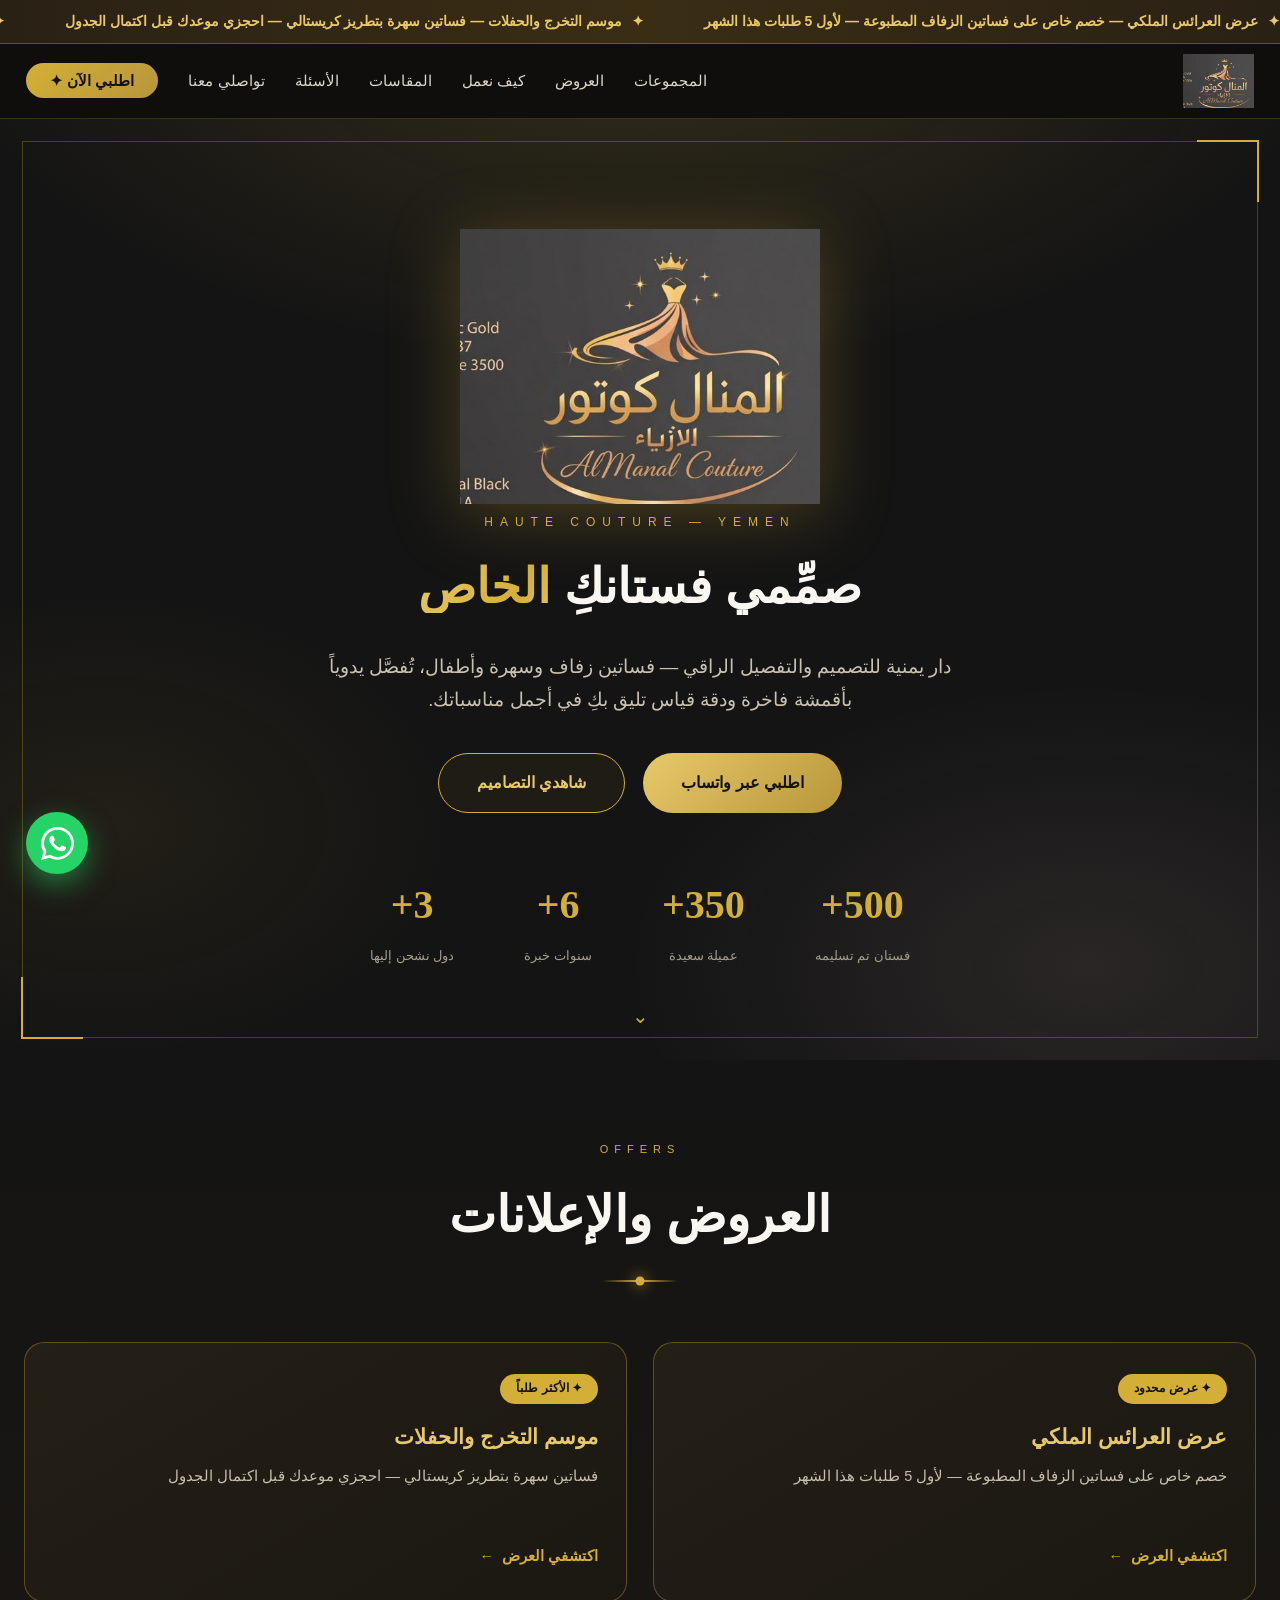
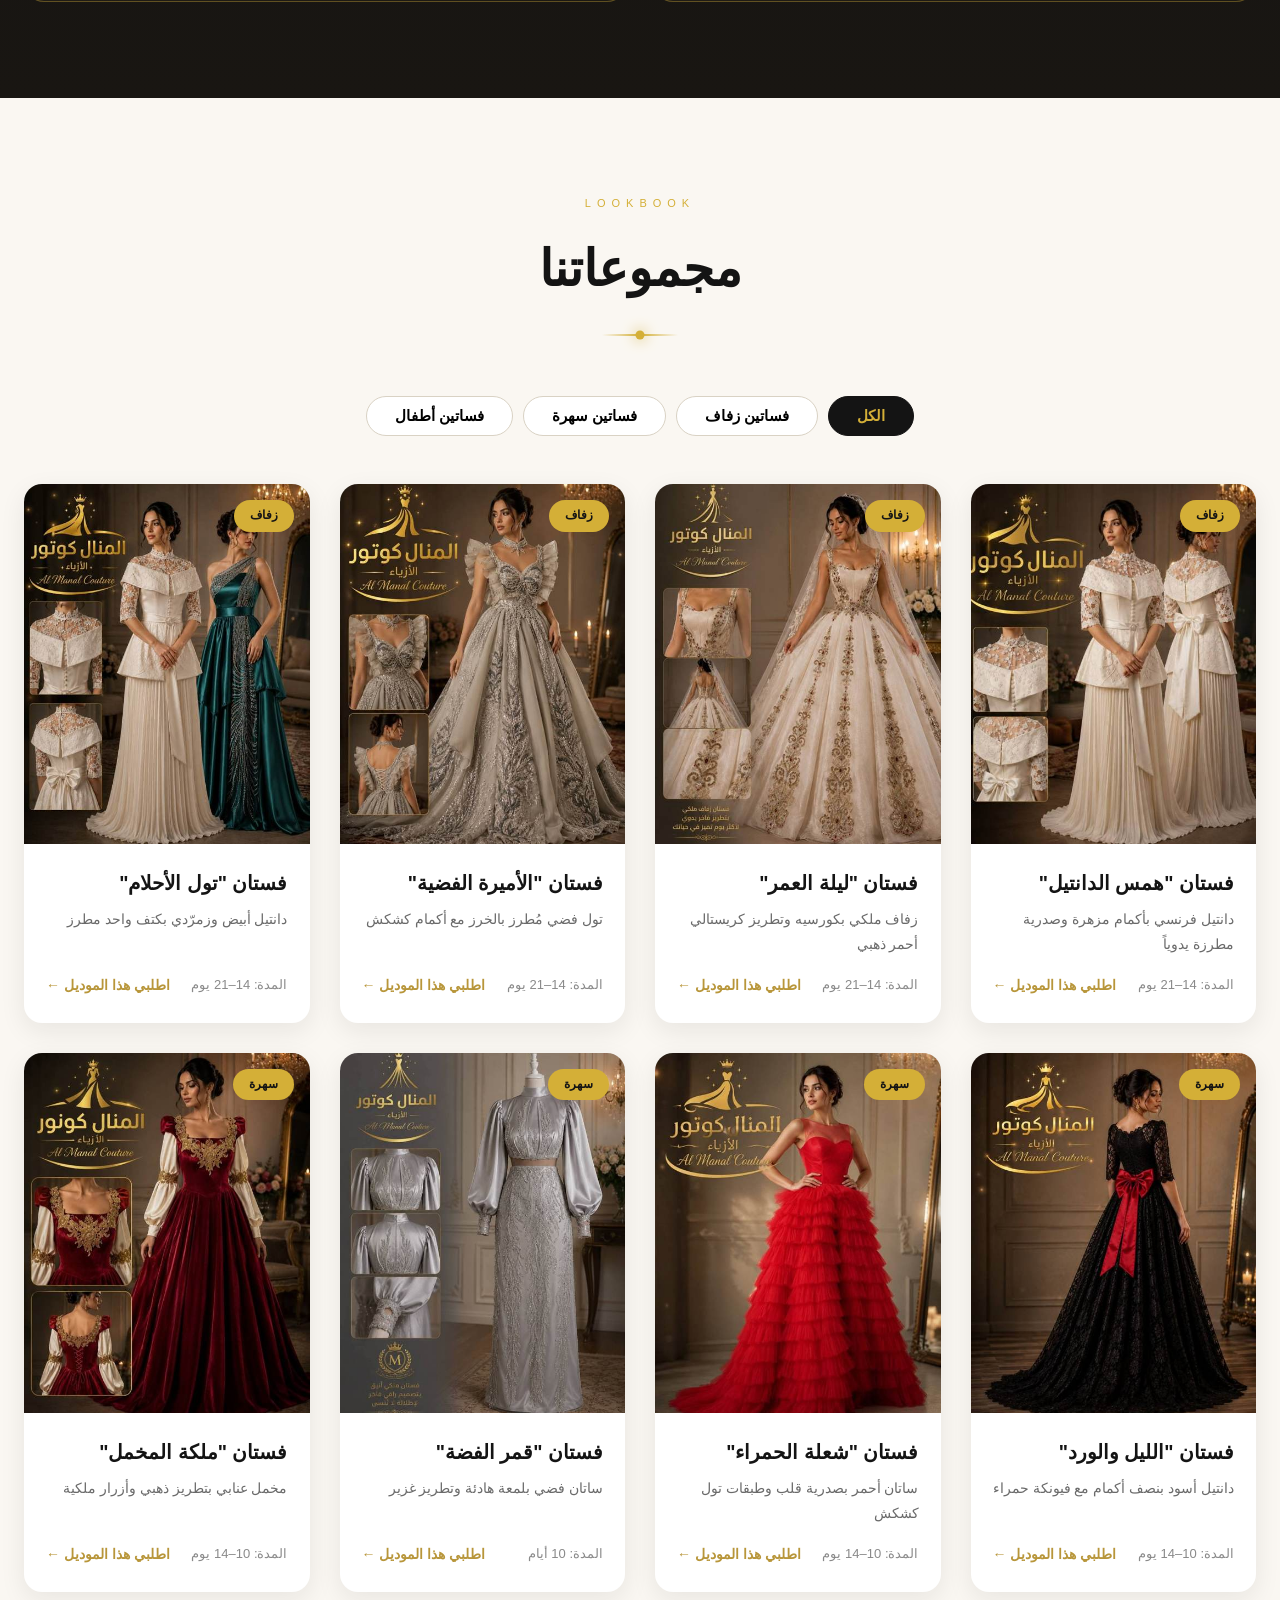
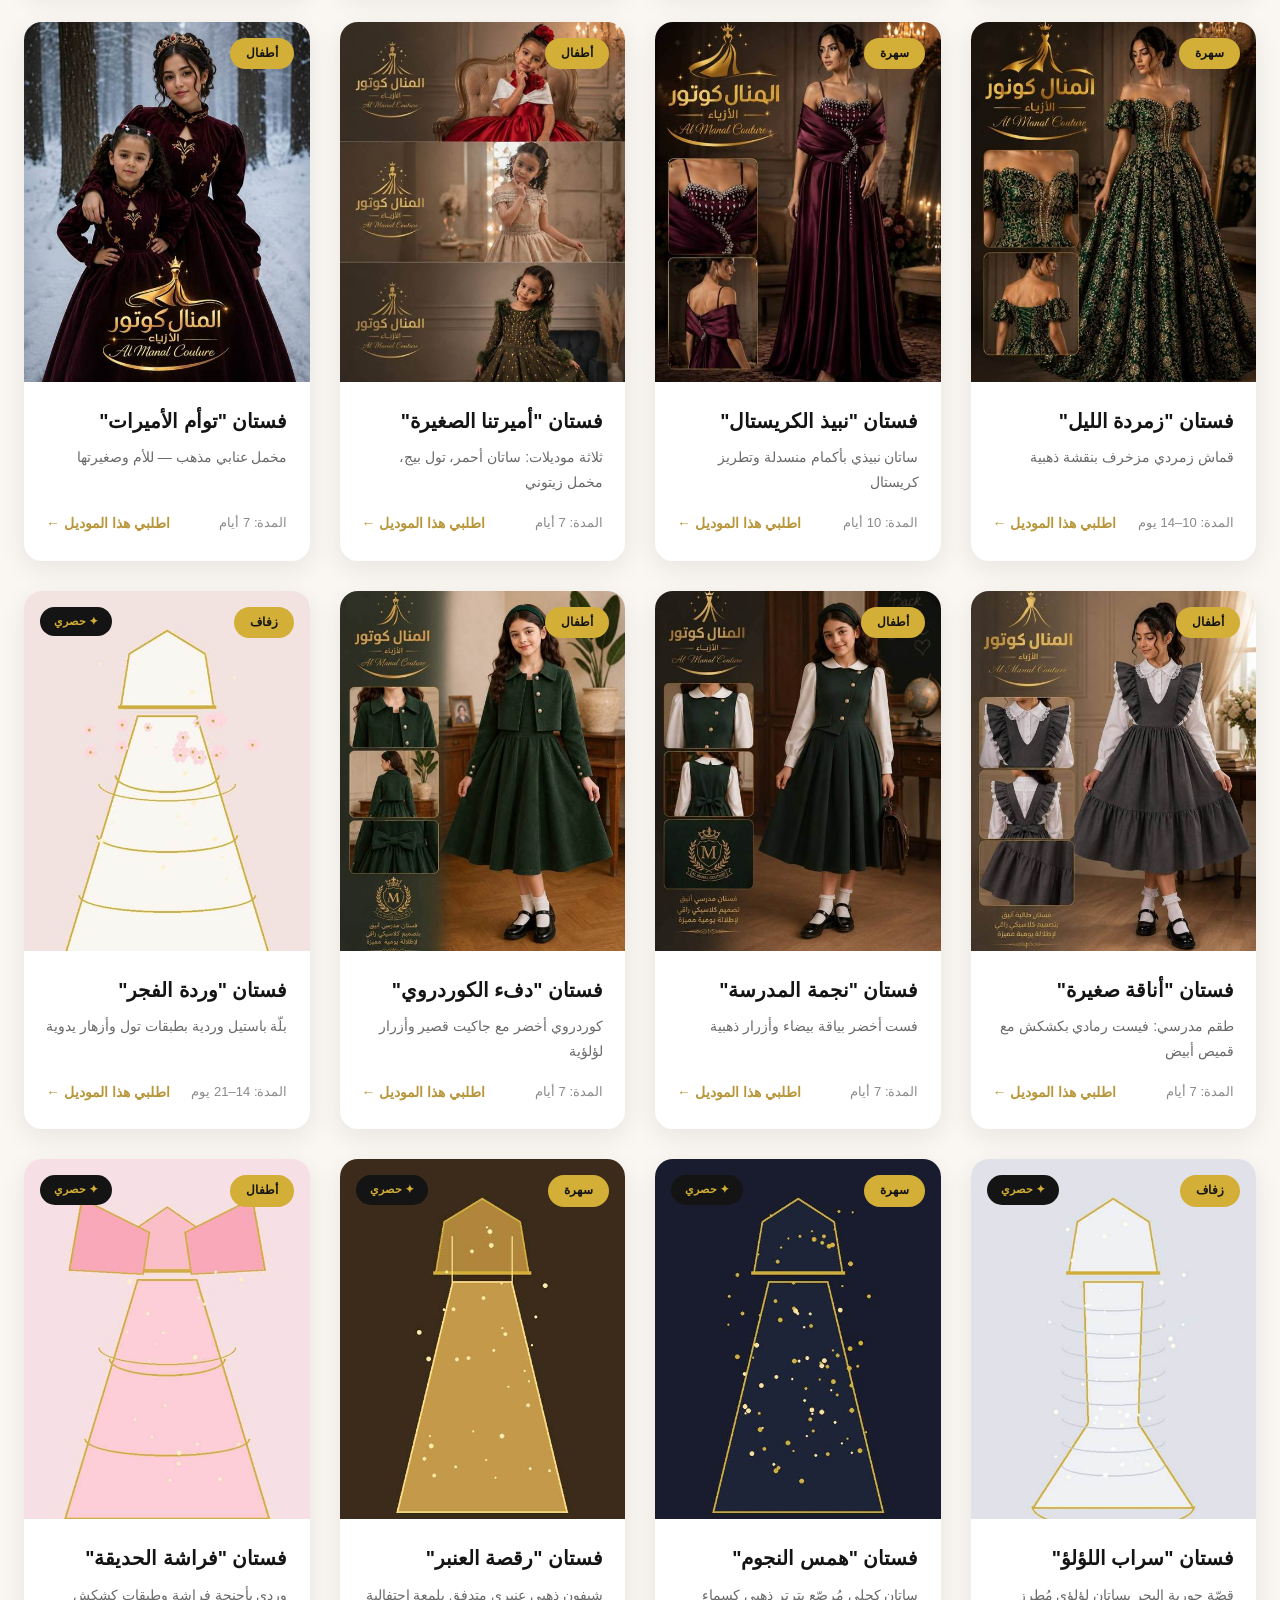
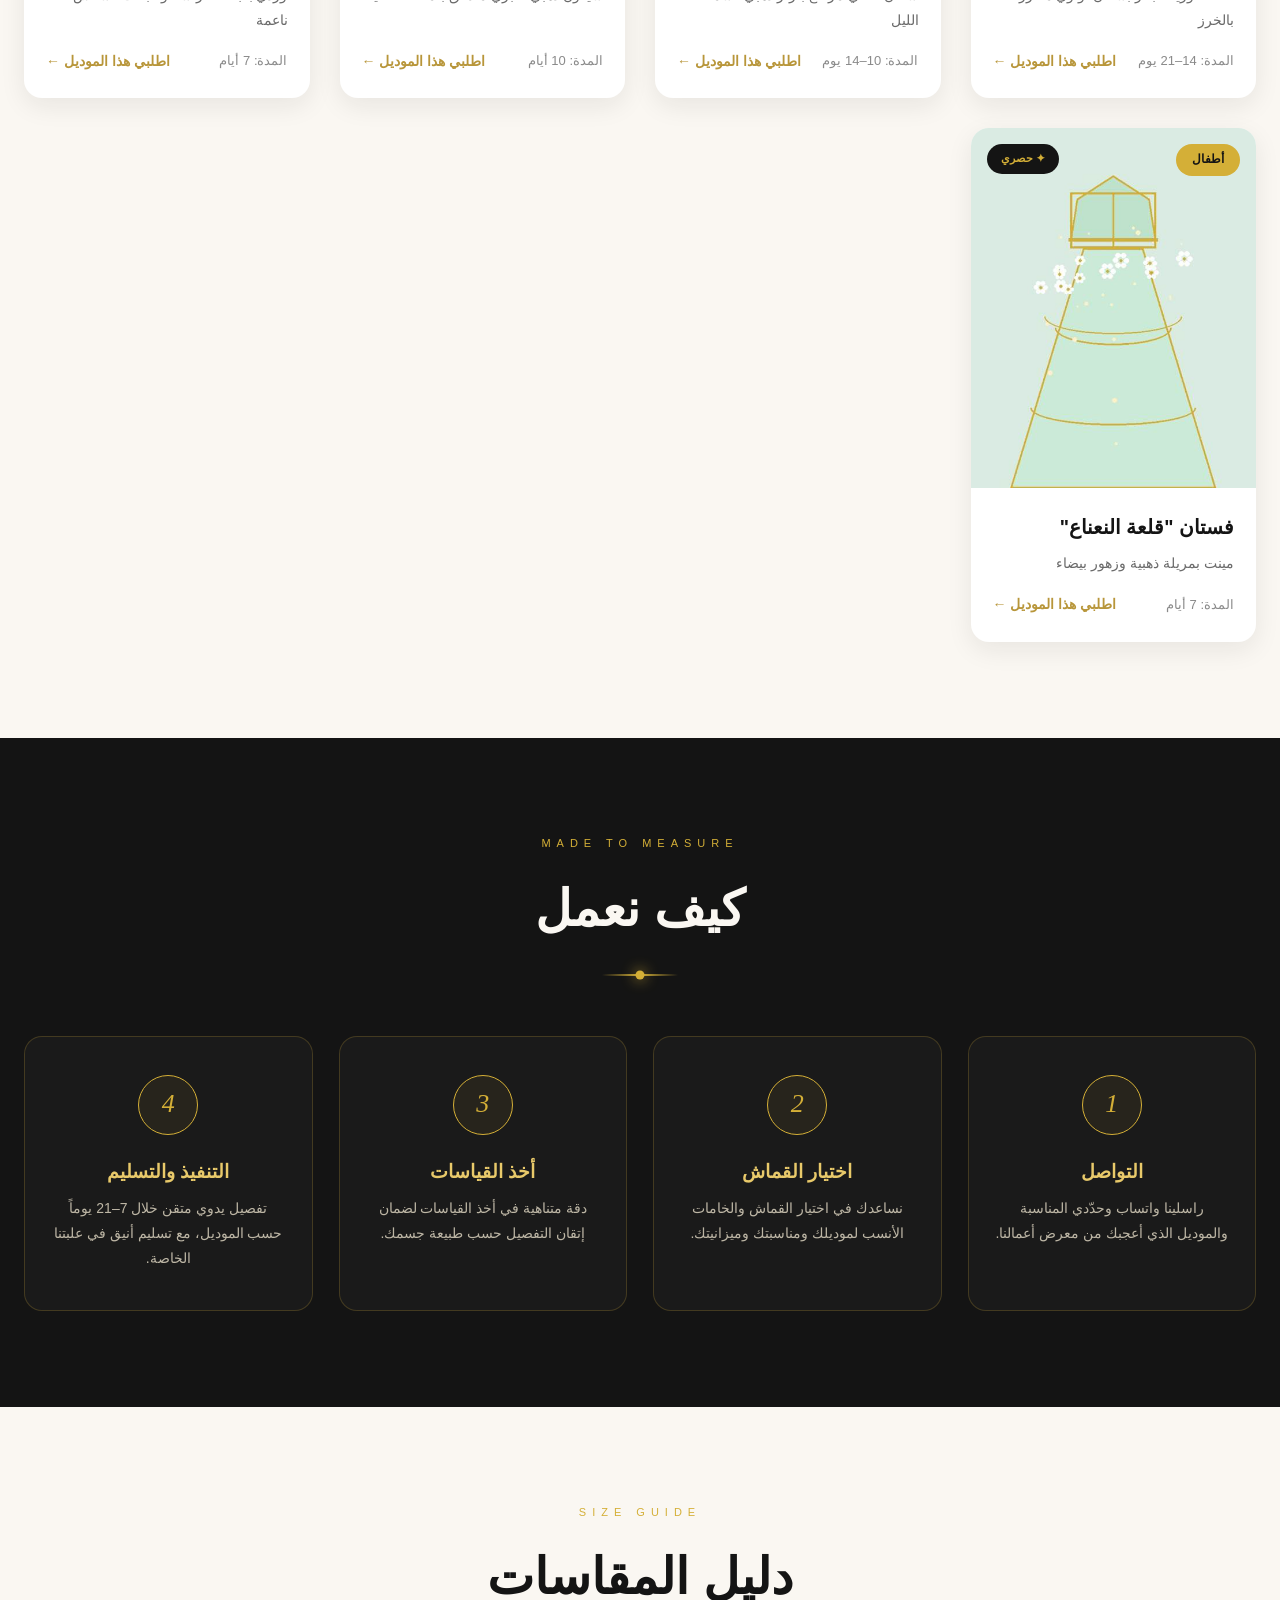
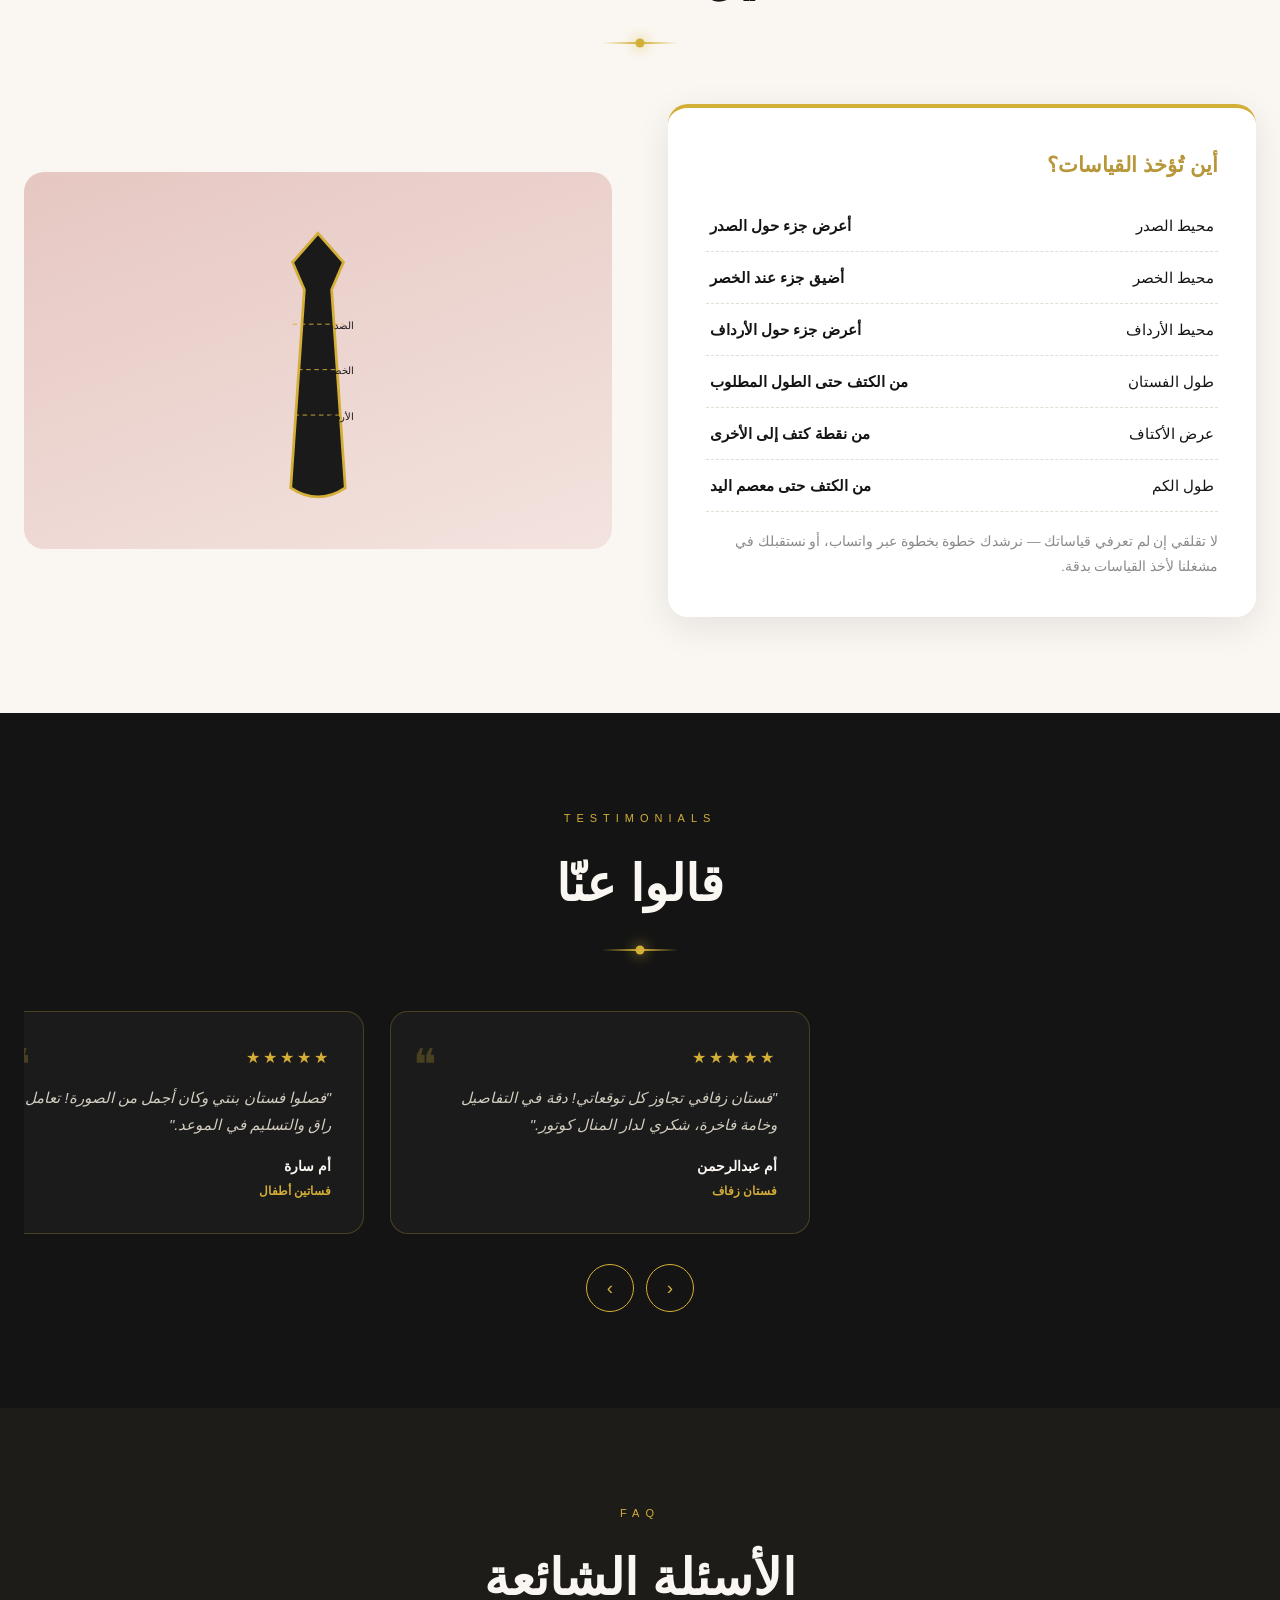
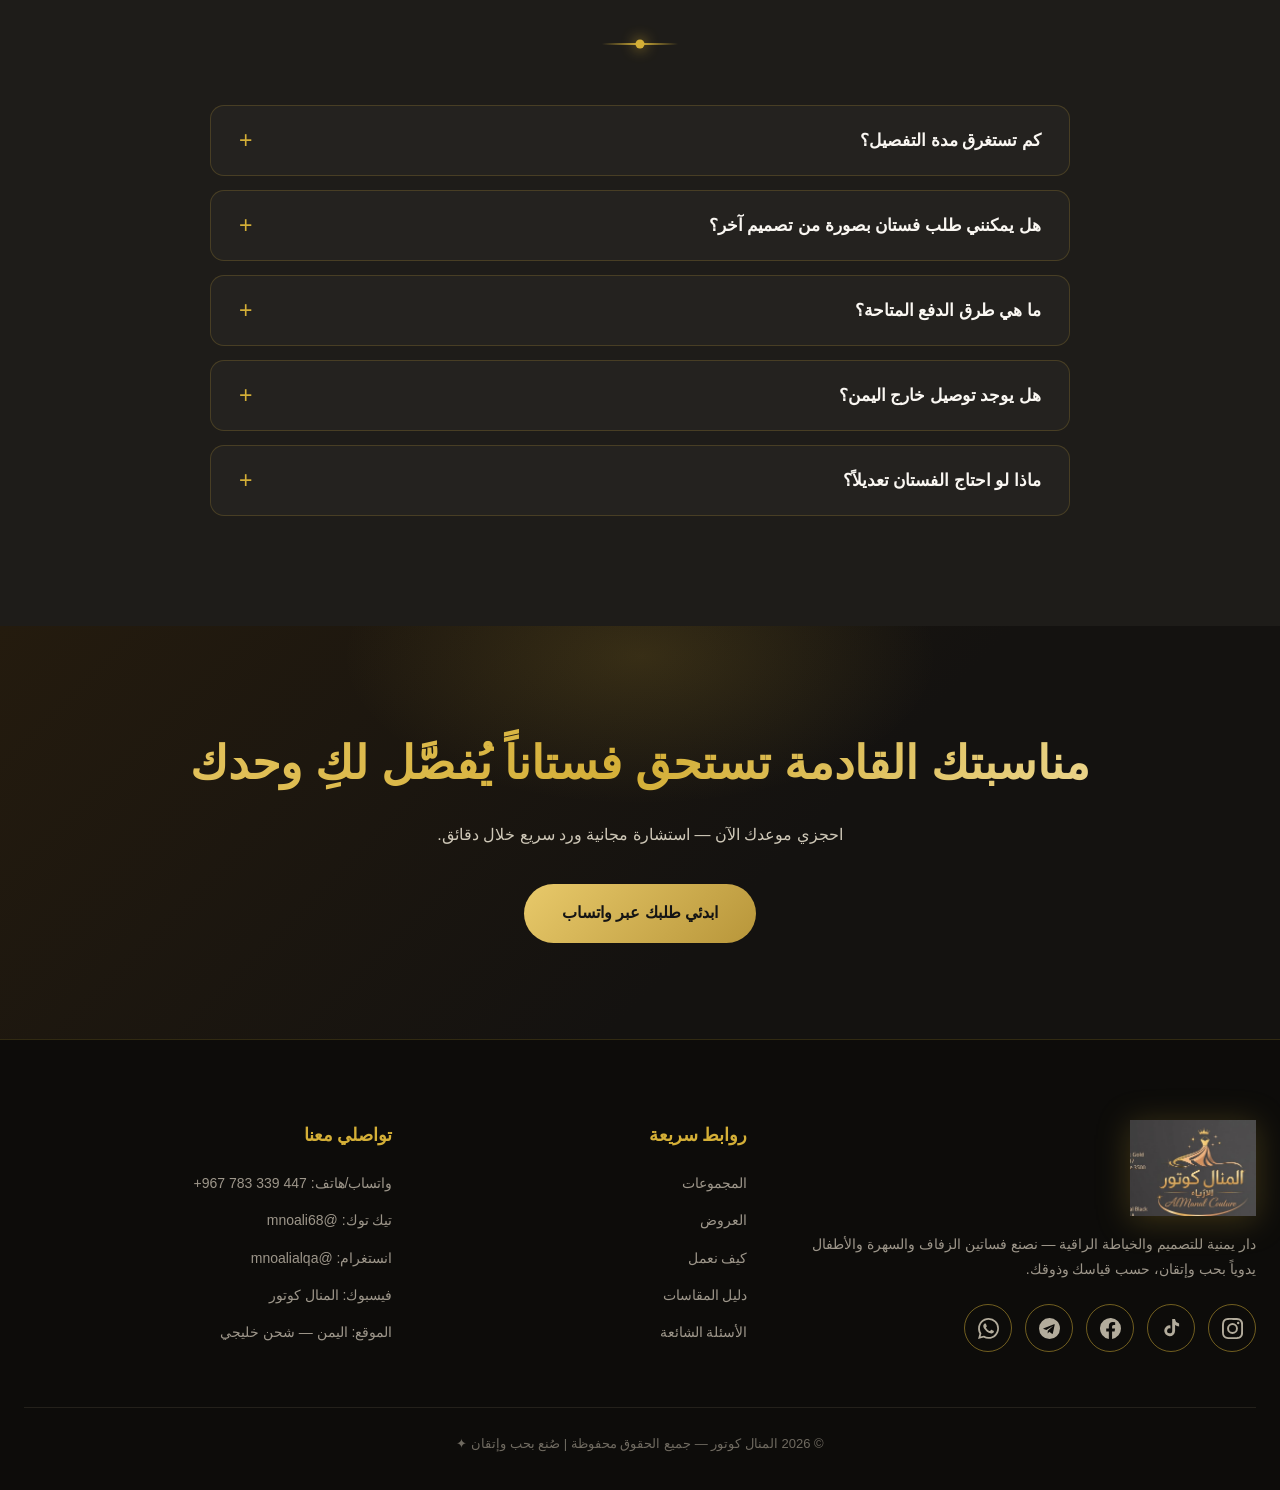
==== commit 74edd6d1: "." ====
--- a/index.html
+++ b/index.html
@@ -1,3 +1,4 @@
+
 <!DOCTYPE html>
 <html lang="ar" dir="rtl">
 <head>
@@ -10,407 +11,583 @@
 <link rel="icon" type="image/png" href="assets/favicon.png">
 <link rel="preconnect" href="https://fonts.googleapis.com">
 <link href="https://fonts.googleapis.com/css2?family=Tajawal:wght@300;400;500;700;800;900&family=Noto+Naskh+Arabic:wght@600;700&family=Playfair+Display:ital,wght@0,500;0,700;1,500&family=Montserrat:wght@500;600;700&display=swap" rel="stylesheet">
-<link rel="stylesheet" href="style.css">
+<style>
+:root{--gold:#D4AF37;--gold-l:#e8c96a;--gold-d:#b8963a;--char:#141414;--char2:#1e1c19;--blush:#E6C7C2;--ivory:#FAF7F2;--white:#fff}
+*{margin:0;padding:0;box-sizing:border-box}
+html{scroll-behavior:smooth}
+body{font-family:'Tajawal',sans-serif;background:var(--char);color:var(--ivory);line-height:1.8;overflow-x:hidden}
+a{text-decoration:none;color:inherit}
+img{max-width:100%;display:block}
+::selection{background:var(--gold);color:var(--char)}
+::-webkit-scrollbar{width:10px}::-webkit-scrollbar-track{background:#0d0d0d}::-webkit-scrollbar-thumb{background:linear-gradient(var(--gold-d),var(--gold));border-radius:10px}
+
+/* ═══ شاشة التحميل ═══ */
+#loader{position:fixed;inset:0;background:var(--char);z-index:999;display:flex;flex-direction:column;align-items:center;justify-content:center;gap:22px;transition:opacity .7s,visibility .7s}
+#loader.hide{opacity:0;visibility:hidden}
+#loader img{width:min(260px,60vw);animation:breathe 2.2s ease-in-out infinite}
+@keyframes breathe{0%,100%{transform:scale(1);filter:drop-shadow(0 0 18px rgba(212,175,55,.2))}50%{transform:scale(1.04);filter:drop-shadow(0 0 40px rgba(212,175,55,.45))}}
+.loader-bar{width:190px;height:3px;background:#2a2a2a;border-radius:5px;overflow:hidden}
+.loader-bar i{display:block;height:100%;width:40%;background:var(--gold);border-radius:5px;animation:load 1.1s ease-in-out infinite}
+@keyframes load{0%{transform:translateX(120%)}100%{transform:translateX(-320%)}}
+
+/* ═══ شريط الإعلانات المتحرك ═══ */
+.ticker{background:linear-gradient(90deg,#2a2115,#3a2d14,#2a2115);border-bottom:1px solid rgba(212,175,55,.35);overflow:hidden;padding:9px 0;position:relative;z-index:60}
+.ticker-track{display:flex;gap:60px;white-space:nowrap;animation:tick 28s linear infinite;width:max-content}
+.ticker:hover .ticker-track{animation-play-state:paused}
+@keyframes tick{0%{transform:translateX(0)}100%{transform:translateX(50%)}}
+.ticker span{color:var(--gold-l);font-size:14px;font-weight:700;display:flex;align-items:center;gap:10px}
+.ticker span::before{content:'✦'}
+
+/* ═══ الهيدر الزجاجي ═══ */
+header{position:sticky;top:0;z-index:100;background:rgba(16,14,12,.78);backdrop-filter:blur(16px);border-bottom:1px solid rgba(212,175,55,.22)}
+.nav{max-width:1280px;margin:auto;display:flex;align-items:center;justify-content:space-between;padding:10px 26px}
+.logo img{height:54px;width:auto;transition:.3s}
+.logo:hover img{filter:drop-shadow(0 0 14px rgba(212,175,55,.5))}
+.nav-links{display:flex;gap:30px;align-items:center;list-style:none}
+.nav-links a{color:#ddd6c8;font-size:15px;font-weight:500;position:relative;transition:.3s}
+.nav-links a::after{content:'';position:absolute;bottom:-6px;right:0;width:0;height:2px;background:var(--gold);transition:.35s;border-radius:2px}
+.nav-links a:hover{color:var(--gold-l)}.nav-links a:hover::after{width:100%}
+.nav-cta{background:linear-gradient(135deg,var(--gold),var(--gold-d));color:var(--char)!important;padding:9px 24px;border-radius:30px;font-weight:800!important}
+.nav-cta::after{display:none}
+.nav-cta:hover{transform:translateY(-2px);box-shadow:0 8px 22px rgba(212,175,55,.4)}
+.burger{display:none;color:var(--gold);font-size:27px;background:none;border:none;cursor:pointer}
+
+/* ═══ الواجهة الرئيسية ═══ */
+.hero{min-height:96vh;display:flex;flex-direction:column;align-items:center;justify-content:center;text-align:center;position:relative;overflow:hidden;padding:110px 24px 90px;
+ background:radial-gradient(ellipse 90% 60% at 50% -10%,rgba(212,175,55,.16),transparent 60%),radial-gradient(ellipse 60% 50% at 85% 90%,rgba(230,199,194,.1),transparent 60%),radial-gradient(ellipse 50% 45% at 8% 75%,rgba(212,175,55,.07),transparent 55%),var(--char)}
+.hero-frame{position:absolute;inset:22px;border:1px solid rgba(212,175,55,.28);pointer-events:none}
+.hero-frame::before,.hero-frame::after{content:'';position:absolute;width:60px;height:60px;border:2px solid var(--gold)}
+.hero-frame::before{top:-2px;right:-2px;border-left:none;border-bottom:none}
+.hero-frame::after{bottom:-2px;left:-2px;border-right:none;border-top:none}
+.spark{position:absolute;border-radius:50%;background:var(--gold);opacity:0;animation:float linear infinite;pointer-events:none}
+@keyframes float{0%{opacity:0;transform:translateY(0) scale(.6)}15%{opacity:.85}85%{opacity:.25}100%{opacity:0;transform:translateY(-95vh) scale(1.1)}}
+.hero-logo{width:min(360px,74vw);margin-bottom:8px;animation:heroIn 1.3s ease both;filter:drop-shadow(0 10px 34px rgba(212,175,55,.28))}
+@keyframes heroIn{from{opacity:0;transform:translateY(34px)}to{opacity:1;transform:none}}
+.hero-kicker{font-family:'Montserrat',sans-serif;letter-spacing:7px;font-size:12px;color:var(--gold);text-transform:uppercase;animation:heroIn 1.3s .2s ease both}
+.hero h1{font-size:clamp(26px,4.6vw,48px);font-weight:800;margin:10px 0 4px;animation:heroIn 1.3s .35s ease both}
+.hero h1 em{font-style:normal;background:linear-gradient(120deg,var(--gold-l),var(--gold),#f3e2a8,var(--gold-d));-webkit-background-clip:text;background-clip:text;color:transparent;background-size:250% auto;animation:shine 4.5s linear infinite}
+@keyframes shine{to{background-position:250% center}}
+.hero p{max-width:660px;margin:16px auto 36px;color:#c9c2b3;font-size:clamp(15px,2vw,18.5px);animation:heroIn 1.3s .5s ease both}
+.hero-btns{display:flex;gap:18px;justify-content:center;flex-wrap:wrap;animation:heroIn 1.3s .65s ease both}
+.btn{display:inline-flex;align-items:center;gap:10px;padding:15px 38px;border-radius:40px;font-weight:800;font-size:16px;transition:.35s;cursor:pointer;border:none;position:relative;overflow:hidden}
+.btn-gold{background:linear-gradient(135deg,var(--gold-l),var(--gold-d));color:var(--char)}
+.btn-gold::before{content:'';position:absolute;inset:0;background:linear-gradient(115deg,transparent 30%,rgba(255,255,255,.55) 50%,transparent 70%);transform:translateX(-110%);transition:.6s}
+.btn-gold:hover::before{transform:translateX(110%)}
+.btn-gold:hover{transform:translateY(-3px);box-shadow:0 14px 34px rgba(212,175,55,.45)}
+.btn-outline{border:1.5px solid var(--gold);color:var(--gold-l);background:rgba(212,175,55,.06);backdrop-filter:blur(4px)}
+.btn-outline:hover{background:var(--gold);color:var(--char);transform:translateY(-3px)}
+.hero-stats{display:flex;gap:clamp(24px,6vw,70px);margin-top:56px;animation:heroIn 1.3s .8s ease both;flex-wrap:wrap;justify-content:center}
+.hstat{text-align:center}
+.hstat b{display:block;font-size:clamp(26px,4vw,40px);color:var(--gold);font-family:'Playfair Display',serif}
+.hstat span{font-size:13px;color:#a49d8d}
+.scroll-hint{position:absolute;bottom:26px;left:50%;transform:translateX(-50%);color:var(--gold);animation:bob 2s infinite;font-size:20px}
+@keyframes bob{0%,100%{transform:translate(-50%,0)}50%{transform:translate(-50%,9px)}}
+
+/* ═══ أقسام عامة ═══ */
+section{padding:96px 24px;position:relative}
+.container{max-width:1240px;margin:auto}
+.sec-head{text-align:center;margin-bottom:60px}
+.sec-head .kicker{font-family:'Montserrat',sans-serif;letter-spacing:6px;font-size:11px;color:var(--gold);text-transform:uppercase}
+.sec-head h2{font-size:clamp(30px,5vw,50px);font-weight:900;margin-top:10px}
+.sec-head .divider{width:76px;height:2px;background:linear-gradient(90deg,transparent,var(--gold),transparent);margin:20px auto 0;position:relative}
+.sec-head .divider::after{content:'';position:absolute;right:50%;top:50%;transform:translate(50%,-50%);width:9px;height:9px;background:var(--gold);border-radius:50%;box-shadow:0 0 14px var(--gold)}
+
+/* ═══ الإعلانات/العروض ═══ */
+.ads-sec{background:linear-gradient(180deg,var(--char) 0%,#191612 100%);padding-top:80px}
+.ads-grid{display:grid;grid-template-columns:repeat(auto-fit,minmax(300px,1fr));gap:26px}
+.ad-card{background:linear-gradient(150deg,#241f17,#1b1812);border:1px solid rgba(212,175,55,.35);border-radius:20px;padding:30px 28px;position:relative;overflow:hidden;transition:.4s}
+.ad-card::before{content:'';position:absolute;top:-60%;right:-30%;width:200px;height:200px;background:radial-gradient(circle,rgba(212,175,55,.18),transparent 70%);pointer-events:none}
+.ad-card:hover{transform:translateY(-8px);border-color:var(--gold);box-shadow:0 20px 44px rgba(0,0,0,.5)}
+.ad-badge{display:inline-block;background:var(--gold);color:var(--char);font-size:12px;font-weight:800;padding:4px 16px;border-radius:20px;margin-bottom:14px}
+.ad-card h3{font-size:21px;color:var(--gold-l);margin-bottom:8px}
+.ad-card p{color:#c6bfae;font-size:14.5px;min-height:66px}
+.ad-link{display:inline-flex;align-items:center;gap:8px;color:var(--gold);font-weight:800;font-size:14.5px;margin-top:14px;transition:.3s}
+.ad-link:hover{gap:14px;color:var(--gold-l)}
+
+/* ═══ المجموعات ═══ */
+.collections{background:var(--ivory);color:var(--char)}
+.collections .sec-head h2{color:var(--char)}
+.filters{display:flex;gap:10px;justify-content:center;flex-wrap:wrap;margin-bottom:48px}
+.filter-btn{padding:10px 28px;border-radius:30px;border:1.5px solid #d9d2c4;background:#fff;font-family:inherit;font-size:15px;font-weight:700;cursor:pointer;transition:.3s}
+.filter-btn.active,.filter-btn:hover{background:var(--char);color:var(--gold);border-color:var(--char)}
+.grid{display:grid;grid-template-columns:repeat(auto-fill,minmax(280px,1fr));gap:30px}
+.card{background:#fff;border-radius:18px;overflow:hidden;box-shadow:0 8px 26px rgba(26,26,26,.08);transition:.45s;display:flex;flex-direction:column;position:relative}
+.card:hover{transform:translateY(-10px);box-shadow:0 24px 50px rgba(26,26,26,.18)}
+.card-img{height:360px;position:relative;overflow:hidden}
+.card-img img{width:100%;height:100%;object-fit:cover;transition:transform .8s cubic-bezier(.2,.8,.2,1)}
+.card:hover .card-img img{transform:scale(1.09)}
+.card-img::after{content:'';position:absolute;inset:0;background:linear-gradient(180deg,transparent 55%,rgba(20,18,14,.55));opacity:0;transition:.4s}
+.card:hover .card-img::after{opacity:1}
+.card-img .tag{position:absolute;top:16px;right:16px;background:var(--gold);color:var(--char);font-size:12px;font-weight:800;padding:5px 16px;border-radius:20px;z-index:2}
+.card-img .excl{position:absolute;top:16px;left:16px;background:var(--char);color:var(--gold);font-size:11px;font-weight:800;padding:5px 14px;border-radius:20px;z-index:2}
+.card-body{padding:22px 22px 26px;display:flex;flex-direction:column;flex:1}
+.card-body h3{font-size:19.5px;font-weight:800;margin-bottom:6px}
+.card-body p{font-size:14px;color:#6a6a6a;flex:1}
+.card-meta{display:flex;justify-content:space-between;align-items:center;margin-top:16px;font-size:13px;color:#8a8a8a}
+.order-link{color:var(--gold-d);font-weight:800;cursor:pointer;border:none;background:none;font-family:inherit;font-size:14px;transition:.3s}
+.order-link:hover{color:var(--char);letter-spacing:.5px}
+
+/* ═══ كيف نعمل ═══ */
+.steps-grid{display:grid;grid-template-columns:repeat(auto-fit,minmax(220px,1fr));gap:26px}
+.step{background:rgba(255,255,255,.028);border:1px solid rgba(212,175,55,.22);border-radius:18px;padding:38px 26px;text-align:center;transition:.4s;position:relative;overflow:hidden}
+.step::after{content:'';position:absolute;bottom:0;right:0;left:0;height:3px;background:linear-gradient(90deg,transparent,var(--gold),transparent);transform:scaleX(0);transition:.45s}
+.step:hover{border-color:var(--gold);transform:translateY(-6px)}
+.step:hover::after{transform:scaleX(1)}
+.step-num{width:60px;height:60px;margin:0 auto 20px;border-radius:50%;border:1.5px solid var(--gold);color:var(--gold);font-family:'Playfair Display',serif;display:flex;align-items:center;justify-content:center;font-size:26px;font-style:italic;background:rgba(212,175,55,.07)}
+.step h3{font-size:18.5px;margin-bottom:8px;color:var(--gold-l)}
+.step p{font-size:14px;color:#bdb6a5}
+
+/* ═══ دليل المقاسات ═══ */
+.size-sec{background:var(--ivory);color:var(--char)}
+.size-wrap{display:grid;grid-template-columns:1fr 1fr;gap:56px;align-items:center}
+.size-box{background:#fff;border-radius:20px;padding:38px;box-shadow:0 10px 36px rgba(26,26,26,.09);border-top:4px solid var(--gold)}
+.size-box h3{color:var(--gold-d);margin-bottom:16px;font-size:21px}
+.size-row{display:flex;justify-content:space-between;padding:12px 4px;border-bottom:1px dashed #e4ddd2;font-size:15px}
+.size-note{margin-top:18px;font-size:13.5px;color:#8a8a8a}
+.silhouette{background:linear-gradient(160deg,var(--blush),#f3e3df);border-radius:20px;padding:34px;display:flex;align-items:center;justify-content:center}
+
+/* ═══ آراء العميلات — سلايدر ═══ */
+.testi-wrap{overflow:hidden;position:relative}
+.testi-track{display:flex;gap:26px;transition:transform .6s cubic-bezier(.2,.8,.2,1)}
+.testi{min-width:min(380px,86vw);background:rgba(255,255,255,.03);border:1px solid rgba(212,175,55,.25);border-radius:18px;padding:32px;position:relative}
+.testi::before{content:'❝';position:absolute;top:14px;left:22px;font-size:44px;color:rgba(212,175,55,.25);font-family:'Playfair Display',serif}
+.testi .stars{color:var(--gold);letter-spacing:3px;margin-bottom:12px}
+.testi p{font-size:15px;color:#d4cec0;font-style:italic;margin-bottom:16px}
+.testi .who{font-weight:800;font-size:14px;color:var(--ivory)}
+.testi .who small{display:block;color:var(--gold);font-weight:600}
+.testi-nav{display:flex;gap:12px;justify-content:center;margin-top:30px}
+.testi-nav button{width:48px;height:48px;border-radius:50%;border:1.5px solid var(--gold);background:transparent;color:var(--gold);font-size:19px;cursor:pointer;transition:.3s}
+.testi-nav button:hover{background:var(--gold);color:var(--char)}
+
+/* ═══ الأسئلة ═══ */
+.faq-item{max-width:860px;margin:0 auto 14px;background:rgba(255,255,255,.028);border-radius:14px;overflow:hidden;border:1px solid rgba(212,175,55,.2);transition:.3s}
+.faq-item.open{border-color:var(--gold)}
+.faq-q{width:100%;text-align:right;padding:21px 28px;background:none;border:none;cursor:pointer;font-family:inherit;font-size:16.5px;font-weight:700;display:flex;justify-content:space-between;align-items:center;gap:12px;color:var(--ivory)}
+.faq-q::after{content:'+';color:var(--gold);font-size:23px;font-weight:400;transition:.3s}
+.faq-item.open .faq-q::after{transform:rotate(45deg)}
+.faq-a{max-height:0;overflow:hidden;transition:max-height .4s ease}
+.faq-a p{padding:0 28px 24px;font-size:15px;color:#b5ae9e}
+
+/* ═══ بانر ختامي ═══ */
+.banner{background:linear-gradient(135deg,#241b0e,#141210 60%);text-align:center;position:relative;overflow:hidden}
+.banner::before{content:'';position:absolute;top:-120px;right:50%;transform:translateX(50%);width:600px;height:300px;background:radial-gradient(ellipse,rgba(212,175,55,.16),transparent 70%)}
+.banner h2{font-size:clamp(28px,4.6vw,46px);background:linear-gradient(120deg,var(--gold-l),var(--gold),#f3e2a8);-webkit-background-clip:text;background-clip:text;color:transparent;margin-bottom:16px;position:relative}
+.banner p{color:#cfc8b8;max-width:600px;margin:0 auto 34px;position:relative}
+
+/* ═══ الفوتر ═══ */
+footer{background:#0d0c0a;padding:80px 24px 34px;color:#9d968a;border-top:1px solid rgba(212,175,55,.18)}
+.foot-grid{max-width:1240px;margin:auto;display:grid;grid-template-columns:1.5fr 1fr 1.2fr;gap:48px}
+.foot-grid h4{color:var(--gold);margin-bottom:20px;font-size:17.5px}
+.foot-grid p,.foot-grid li{font-size:14px}
+.foot-grid ul{list-style:none}
+.foot-grid li{margin-bottom:12px}
+.foot-grid a:hover{color:var(--gold-l)}
+.foot-logo{height:96px;width:auto;margin-bottom:16px;filter:drop-shadow(0 4px 16px rgba(212,175,55,.25))}
+.socials{display:flex;gap:13px;margin-top:22px;flex-wrap:wrap}
+.soc{width:48px;height:48px;border-radius:50%;border:1px solid rgba(212,175,55,.5);display:flex;align-items:center;justify-content:center;transition:.35s}
+.soc svg{width:21px;height:21px;fill:#b3ac9c;transition:.35s}
+.soc:hover{background:var(--gold);border-color:var(--gold);transform:translateY(-4px);box-shadow:0 10px 22px rgba(212,175,55,.35)}
+.soc:hover svg{fill:var(--char)}
+.copyright{max-width:1240px;margin:50px auto 0;padding-top:24px;border-top:1px solid #24211b;text-align:center;font-size:13px;color:#6f6a60}
+
+/* ═══ عائم ═══ */
+.wa-float{position:fixed;bottom:26px;left:26px;z-index:200;width:62px;height:62px;border-radius:50%;background:#25D366;display:flex;align-items:center;justify-content:center;box-shadow:0 10px 28px rgba(37,211,102,.5);transition:.3s;animation:pulse 2.4s infinite}
+.wa-float:hover{transform:scale(1.12)}
+.wa-float svg{width:33px;height:33px;fill:#fff}
+@keyframes pulse{0%{box-shadow:0 0 0 0 rgba(37,211,102,.5)}70%{box-shadow:0 0 0 19px rgba(37,211,102,0)}100%{box-shadow:0 0 0 0 rgba(37,211,102,0)}}
+.to-top{position:fixed;bottom:26px;right:26px;z-index:200;width:48px;height:48px;border-radius:50%;border:1.5px solid var(--gold);background:rgba(20,18,14,.85);color:var(--gold);font-size:20px;cursor:pointer;opacity:0;pointer-events:none;transition:.35s;backdrop-filter:blur(6px)}
+.to-top.show{opacity:1;pointer-events:auto}
+.to-top:hover{background:var(--gold);color:var(--char)}
+
+/* ═══ نافذة الطلب ═══ */
+.modal{display:none;position:fixed;inset:0;z-index:300;background:rgba(10,9,7,.8);backdrop-filter:blur(6px);align-items:center;justify-content:center;padding:20px}
+.modal.open{display:flex}
+.modal-box{background:var(--ivory);color:var(--char);border-radius:22px;max-width:470px;width:100%;padding:38px 32px;position:relative;border-top:5px solid var(--gold);animation:pop .35s cubic-bezier(.2,.9,.3,1.3)}
+@keyframes pop{from{opacity:0;transform:scale(.92) translateY(16px)}to{opacity:1;transform:none}}
+.modal-box h3{font-size:22px;margin-bottom:4px}
+.modal-box .m-prod{color:var(--gold-d);font-weight:800;font-size:14px;margin-bottom:18px}
+.modal-box input,.modal-box textarea{width:100%;padding:13px 15px;margin-bottom:13px;border:1.5px solid #ddd3c0;border-radius:12px;font-family:inherit;font-size:15px;background:#fff;transition:.3s}
+.modal-box input:focus,.modal-box textarea:focus{outline:none;border-color:var(--gold);box-shadow:0 0 0 4px rgba(212,175,55,.15)}
+.modal-box textarea{min-height:92px;resize:vertical}
+.modal-close{position:absolute;top:12px;left:16px;background:none;border:none;font-size:26px;color:#999;cursor:pointer;transition:.3s}
+.modal-close:hover{color:var(--char);transform:rotate(90deg)}
+.form-ok{text-align:center;padding:30px 10px}
+.form-ok .check{width:72px;height:72px;border-radius:50%;background:linear-gradient(135deg,var(--gold-l),var(--gold-d));color:var(--char);font-size:36px;display:flex;align-items:center;justify-content:center;margin:0 auto 18px;animation:pop .5s cubic-bezier(.2,.9,.3,1.4)}
+
+.reveal{opacity:0;transform:translateY(34px);transition:.8s ease}
+.reveal.show{opacity:1;transform:none}
+@media(max-width:940px){
+ .nav-links{position:fixed;inset:0;background:rgba(14,12,10,.98);backdrop-filter:blur(10px);flex-direction:column;justify-content:center;gap:36px;font-size:21px;transform:translateY(-100%);transition:.45s}
+ .nav-links.open{transform:none}
+ .burger{display:block;z-index:101}
+ .size-wrap{grid-template-columns:1fr}
+ .foot-grid{grid-template-columns:1fr}
+}
+</style>
 </head>
 <body>
 
-<!-- شاشة التحميل -->
-<div id="loader">
-  <img src="assets/cover-logo.jpg" alt="المنال كوتور">
-  <div class="loader-bar"><i></i></div>
-  <p style="color:#8a8068;font-size:13px;margin-top:6px">جاري تحميل التشكيلة...</p>
-</div>
-
-<!-- شريط إعلانات -->
-<div class="ticker" id="tickerWrap"><div class="ticker-track" id="tickerTrack"></div></div>
-
-<!-- هيدر -->
-<header id="mainHeader">
+<div id="loader"><img src="[data-uri]" alt="المنال كوتور"><div class="loader-bar"><i></i></div></div>
+
+<!-- شريط إعلانات متحرك -->
+<div class="ticker"><div class="ticker-track" id="ticker"></div></div>
+
+<header>
   <nav class="nav">
-    <a href="#" class="logo"><span class="logo-text">المنال <em>كوتور</em></span></a>
+    <a href="#home" class="logo"><img src="[data-uri]" alt="المنال كوتور"></a>
     <ul class="nav-links" id="navLinks">
-      <li><a href="#hero">الرئيسية</a></li>
       <li><a href="#collections">المجموعات</a></li>
-      <li><a href="#steps">كيفية الطلب</a></li>
-      <li><a href="#size">دليل المقاسات</a></li>
+      <li><a href="#ads">العروض</a></li>
+      <li><a href="#steps">كيف نعمل</a></li>
+      <li><a href="#size">المقاسات</a></li>
       <li><a href="#faq">الأسئلة</a></li>
-      <li><a href="#contact">تواصل</a></li>
-      <li><a href="https://wa.me/967783339447?text=مرحباً%20المنال%20كوتور" class="nav-cta" target="_blank">اطلبي الآن</a></li>
+      <li><a href="#contact">تواصلي معنا</a></li>
+      <li><a class="nav-cta" href="https://wa.me/967783339447" target="_blank">اطلبي الآن ✦</a></li>
     </ul>
     <button class="burger" id="burger" aria-label="القائمة">☰</button>
   </nav>
 </header>
 
-<!-- بطل -->
-<section class="hero" id="hero">
-  <div class="hero-particles" id="particles"></div>
-  <div class="hero-wrap">
-    <div class="hero-text">
-      <p class="label">دار الأناقة اليمنية</p>
-      <h1>أناقة تُفصّل<br><em>بذوقكِ</em></h1>
-      <p class="sub">فساتين زفاف · سهرة · أطفال — يدوية التفصيل، فاخرة التفاصيل</p>
-      <div class="hero-btns">
-        <a href="#collections" class="btn-gold">تصفّحي المجموعة</a>
-        <a href="https://wa.me/967783339447?text=مرحباً%20أود%20الاستفسار" class="btn-outline" target="_blank">تواصلي عبر واتساب</a>
+<section class="hero" id="home">
+  <div class="hero-frame"></div>
+  <img class="hero-logo" src="[data-uri]" alt="المنال كوتور للأزياء">
+  <div class="hero-kicker">Haute Couture — Yemen</div>
+  <h1>صمِّمي فستانكِ <em>الخاص</em></h1>
+  <p>دار يمنية للتصميم والتفصيل الراقي — فساتين زفاف وسهرة وأطفال، تُفصَّل يدوياً بأقمشة فاخرة ودقة قياس تليق بكِ في أجمل مناسباتك.</p>
+  <div class="hero-btns">
+    <a class="btn btn-gold" href="https://wa.me/967783339447?text=%D9%85%D8%B1%D8%AD%D8%A8%D8%A7%D9%8B%D8%8C%20%D8%A3%D9%88%D8%AF%20%D8%A7%D9%84%D8%A7%D8%B3%D8%AA%D9%81%D8%B3%D8%A7%D8%B1%20%D8%B9%D9%86%20%D9%81%D8%B3%D8%AA%D8%A7%D9%86%20%D9%85%D9%86%20%D8%A7%D9%84%D9%85%D9%86%D8%A7%D9%84%20%D9%83%D9%88%D8%AA%D9%88%D8%B1" target="_blank">اطلبي عبر واتساب</a>
+    <a class="btn btn-outline" href="#collections">شاهدي التصاميم</a>
+  </div>
+  <div class="hero-stats">
+    <div class="hstat"><b data-count="500">0</b><span>فستان تم تسليمه</span></div>
+    <div class="hstat"><b data-count="350">0</b><span>عميلة سعيدة</span></div>
+    <div class="hstat"><b data-count="6">0</b><span>سنوات خبرة</span></div>
+    <div class="hstat"><b data-count="3">0</b><span>دول نشحن إليها</span></div>
+  </div>
+  <div class="scroll-hint">⌄</div>
+</section>
+
+<!-- ═══ الإعلانات والعروض ═══ -->
+<section class="ads-sec" id="ads">
+  <div class="container">
+    <div class="sec-head reveal"><div class="kicker">Offers</div><h2>العروض والإعلانات</h2><div class="divider"></div></div>
+    <div class="ads-grid" id="adsGrid"></div>
+  </div>
+</section>
+
+<!-- ═══ المجموعات ═══ -->
+<section class="collections" id="collections">
+  <div class="container">
+    <div class="sec-head reveal"><div class="kicker">Lookbook</div><h2>مجموعاتنا</h2><div class="divider"></div></div>
+    <div class="filters reveal">
+      <button class="filter-btn active" data-filter="all">الكل</button>
+      <button class="filter-btn" data-filter="wedding">فساتين زفاف</button>
+      <button class="filter-btn" data-filter="evening">فساتين سهرة</button>
+      <button class="filter-btn" data-filter="kids">فساتين أطفال</button>
+    </div>
+    <div class="grid" id="grid"></div>
+  </div>
+</section>
+
+<!-- ═══ كيف نعمل ═══ -->
+<section id="steps">
+  <div class="container">
+    <div class="sec-head reveal"><div class="kicker" style="color:var(--gold)">Made To Measure</div><h2>كيف نعمل</h2><div class="divider"></div></div>
+    <div class="steps-grid">
+      <div class="step reveal"><div class="step-num">1</div><h3>التواصل</h3><p>راسلينا واتساب وحدّدي المناسبة والموديل الذي أعجبك من معرض أعمالنا.</p></div>
+      <div class="step reveal"><div class="step-num">2</div><h3>اختيار القماش</h3><p>نساعدك في اختيار القماش والخامات الأنسب لموديلك ومناسبتك وميزانيتك.</p></div>
+      <div class="step reveal"><div class="step-num">3</div><h3>أخذ القياسات</h3><p>دقة متناهية في أخذ القياسات لضمان إتقان التفصيل حسب طبيعة جسمك.</p></div>
+      <div class="step reveal"><div class="step-num">4</div><h3>التنفيذ والتسليم</h3><p>تفصيل يدوي متقن خلال 7–21 يوماً حسب الموديل، مع تسليم أنيق في علبتنا الخاصة.</p></div>
+    </div>
+  </div>
+</section>
+
+<!-- ═══ دليل المقاسات ═══ -->
+<section class="size-sec" id="size">
+  <div class="container">
+    <div class="sec-head reveal"><div class="kicker">Size Guide</div><h2>دليل المقاسات</h2><div class="divider"></div></div>
+    <div class="size-wrap">
+      <div class="size-box reveal">
+        <h3>أين تُؤخذ القياسات؟</h3>
+        <div class="size-row"><span>محيط الصدر</span><b>أعرض جزء حول الصدر</b></div>
+        <div class="size-row"><span>محيط الخصر</span><b>أضيق جزء عند الخصر</b></div>
+        <div class="size-row"><span>محيط الأرداف</span><b>أعرض جزء حول الأرداف</b></div>
+        <div class="size-row"><span>طول الفستان</span><b>من الكتف حتى الطول المطلوب</b></div>
+        <div class="size-row"><span>عرض الأكتاف</span><b>من نقطة كتف إلى الأخرى</b></div>
+        <div class="size-row"><span>طول الكم</span><b>من الكتف حتى معصم اليد</b></div>
+        <p class="size-note">لا تقلقي إن لم تعرفي قياساتك — نرشدك خطوة بخطوة عبر واتساب، أو نستقبلك في مشغلنا لأخذ القياسات بدقة.</p>
       </div>
-    </div>
-  </div>
-  <a href="#collections" class="scroll-hint">↓</a>
-</section>
-
-<!-- أرقام -->
-<section class="stats" id="stats">
-  <div class="stat" data-target="21"><span class="n">0</span><small>موديلاً</small></div>
-  <div class="stat" data-target="8"><span class="n">0</span><small>سنوات خبرة</small></div>
-  <div class="stat" data-target="350"><span class="n">0</span><small>عميلة سعيدة</small></div>
-  <div class="stat" data-target="14"><span class="n">0</span><small>يوماً متوسط التسليم</small></div>
-</section>
-
-<!-- المجموعات -->
-<section class="collections" id="collections">
-  <h2 class="sec-title">تشكيلة <em>المنال كوتور</em></h2>
-  <p class="sec-sub">21 موديلاً يدوياً — اختاري ما يناسب مناسبتكِ</p>
-  <div class="filters">
-    <button class="active" data-filter="all">الكل</button>
-    <button data-filter="زفاف">فساتين زفاف</button>
-    <button data-filter="سهرة">فساتين سهرة</button>
-    <button data-filter="أطفال">فساتين أطفال</button>
-  </div>
-  <div class="grid" id="productGrid"></div>
-</section>
-
-<!-- الخطوات -->
-<section class="steps" id="steps">
-  <h2 class="sec-title">كيف <em>تطلبين</em> فستانكِ؟</h2>
-  <div class="step-grid">
-    <div class="step-card"><div class="s-num">01</div><h3>اختيار الموديل</h3><p>تصفّحي التشكيلة واختياري الفستان المناسب لمناسبتكِ.</p></div>
-    <div class="step-card"><div class="s-num">02</div><h3>إرسال الطلب</h3><p>اضغطي "اطلبي الآن" واملئي النموذج — سنردّ خلال ساعات.</p></div>
-    <div class="step-card"><div class="s-num">03</div><h3>تأكيد التفاصيل</h3><p>نناقش المقاس واللون والتعديلات المطلوبة عبر واتساب.</p></div>
-    <div class="step-card"><div class="s-num">04</div><h3>التفصيل والتسليم</h3><p>يبدأ فريقنا بالتفصيل اليدوي ويُسلّم في الموعد المحدد.</p></div>
-  </div>
-</section>
-
-<!-- دليل المقاسات -->
-<section class="size-guide" id="size">
-  <h2 class="sec-title">دليل <em>المقاسات</em></h2>
-  <table class="size-table">
-    <thead><tr><th>المقاس</th><th>الصدر (سم)</th><th>الخصر (سم)</th><th>الورك (سم)</th></tr></thead>
-    <tbody>
-      <tr><td>XS</td><td>80-84</td><td>60-64</td><td>86-90</td></tr>
-      <tr><td>S</td><td>84-88</td><td>64-68</td><td>90-94</td></tr>
-      <tr><td>M</td><td>88-92</td><td>68-72</td><td>94-98</td></tr>
-      <tr><td>L</td><td>92-96</td><td>72-76</td><td>98-102</td></tr>
-      <tr><td>XL</td><td>96-100</td><td>76-80</td><td>102-106</td></tr>
-      <tr><td>XXL</td><td>100-106</td><td>80-86</td><td>106-112</td></tr>
-    </tbody>
-  </table>
-  <p class="size-note">* القياسات التقريبية. نرسل دليل قياس مفصل عبر واتساب بعد تقديم الطلب.</p>
-</section>
-
-<!-- آراء -->
-<section class="testimonials" id="testimonials">
-  <h2 class="sec-title">ماذا <em>تقول</em> عميلاتنا؟</h2>
-  <div class="testi-track" id="testiTrack">
-    <div class="testi"><div class="stars">★★★★★</div><p>"فستان زفافي تجاوز كل توقعاتي! دقة في التفاصيل وخامة فاخرة."</p><div class="who">أم عبدالرحمن<small>فستان زفاف</small></div></div>
-    <div class="testi"><div class="stars">★★★★★</div><p>"فصلوا فستان بنتي وكان أجمل من الصورة! تعامل راقٍ والتسليم في الموعد."</p><div class="who">أم سارة<small>فساتين أطفال</small></div></div>
-    <div class="testi"><div class="stars">★★★★★</div><p>"طلبت فستان سهرة عن بعد ووصلني بالضبط كما اتفقنا. احترافية نادرة."</p><div class="who">نورا ع.<small>فستان سهرة</small></div></div>
-  </div>
-</section>
-
-<!-- أسئلة -->
-<section class="faq" id="faq">
-  <h2 class="sec-title">الأسئلة <em>الشائعة</em></h2>
-  <div class="faq-list">
-    <div class="faq-item"><button class="faq-q">كم مدة تفصيل الفستان؟<span>+</span></button><div class="faq-a"><p>تتراوح بين 7-21 يوماً حسب تعقيد التصميم. نؤكد الموعد بعد مناقشة التفاصيل.</p></div></div>
-    <div class="faq-item"><button class="faq-q">هل تقبلون الطلبات من خارج صنعاء؟<span>+</span></button><div class="faq-a"><p>نعم! نوصل لجميع المحافظات اليمنية عبر شركات الشحن الموثوقة.</p></div></div>
-    <div class="faq-item"><button class="faq-q">هل يمكن تعديل اللون أو المقاس؟<span>+</span></button><div class="faq-a"><p>بالتأكيد. نناقش كل التعديلات قبل البدء بالتفصيل.</p></div></div>
-    <div class="faq-item"><button class="faq-q">ما طرق الدفع المتاحة؟<span>+</span></button><div class="faq-a"><p>نستقبل التحويل البنكي، كريمي، والدفع النقدي عند الاستلام في صنعاء.</p></div></div>
-    <div class="faq-item"><button class="faq-q">هل توجد خدمة استشارة تصميم؟<span>+</span></button><div class="faq-a"><p>نعم، نقدم استشارة مجانية عبر واتساب لمساعدتكِ في اختيار التصميم الأنسب.</p></div></div>
-  </div>
-</section>
-
-<!-- تواصل -->
-<section class="contact" id="contact">
-  <h2 class="sec-title">تواصلي <em>معنا</em></h2>
-  <div class="contact-grid">
-    <div class="contact-info">
-      <h3>المنال كوتور</h3>
-      <p>صنعاء، اليمن</p>
-      <p>واتساب: <a href="https://wa.me/967783339447" target="_blank">+967 783 339 447</a></p>
+      <div class="silhouette reveal">
+        <svg viewBox="0 0 220 340" width="200"><path d="M110 30 L82 62 L95 92 L80 310 Q110 330 140 310 L125 92 L138 62 Z" fill="#1A1A1A" stroke="#D4AF37" stroke-width="3"/><line x1="82" y1="130" x2="138" y2="130" stroke="#D4AF37" stroke-dasharray="5 4"/><line x1="88" y1="180" x2="132" y2="180" stroke="#D4AF37" stroke-dasharray="5 4"/><line x1="84" y1="230" x2="136" y2="230" stroke="#D4AF37" stroke-dasharray="5 4"/><text x="150" y="135" font-size="11" fill="#1A1A1A">الصدر</text><text x="150" y="185" font-size="11" fill="#1A1A1A">الخصر</text><text x="150" y="235" font-size="11" fill="#1A1A1A">الأرداف</text></svg>
+      </div>
+    </div>
+  </div>
+</section>
+
+<!-- ═══ آراء العميلات ═══ -->
+<section>
+  <div class="container">
+    <div class="sec-head reveal"><div class="kicker">Testimonials</div><h2>قالوا عنّا</h2><div class="divider"></div></div>
+    <div class="testi-wrap reveal">
+      <div class="testi-track" id="testiTrack"><div class="testi"><div class="stars">★★★★★</div><p>"فستان زفافي تجاوز كل توقعاتي! دقة في التفاصيل وخامة فاخرة، شكري لدار المنال كوتور."</p><div class="who">أم عبدالرحمن<small>فستان زفاف</small></div></div>
+        <div class="testi"><div class="stars">★★★★★</div><p>"فصلوا فستان بنتي وكان أجمل من الصورة! تعامل راق والتسليم في الموعد."</p><div class="who">أم سارة<small>فساتين أطفال</small></div></div>
+        <div class="testi"><div class="stars">★★★★★</div><p>"طلبت فستان سهرة عن بعد ووصلني بالضبط كما اتفقنا. احترافية نادرة."</p><div class="who">نورا ع.<small>فستان سهرة</small></div></div>
+      </div>
+    </div>
+    <div class="testi-nav reveal">
+      <button id="tPrev" aria-label="السابق">‹</button>
+      <button id="tNext" aria-label="التالي">›</button>
+    </div>
+  </div>
+</section>
+
+<!-- ═══ الأسئلة ═══ -->
+<section id="faq" style="background:var(--char2)">
+  <div class="container">
+    <div class="sec-head reveal"><div class="kicker">FAQ</div><h2>الأسئلة الشائعة</h2><div class="divider"></div></div>
+    <div class="faq-item reveal"><button class="faq-q">كم تستغرق مدة التفصيل؟</button><div class="faq-a"><p>من 7 إلى 21 يوماً حسب نوع الفستان وتعقيد التطريز، ونؤكد لك المدة بدقة عند تأكيد الطلب.</p></div></div>
+    <div class="faq-item reveal"><button class="faq-q">هل يمكنني طلب فستان بصورة من تصميم آخر؟</button><div class="faq-a"><p>نعم، أرسلي الصورة عبر واتساب أو تيك توك وسننفذها لك بأقصى درجات الإتقان مع تعديلات تناسب جسمك.</p></div></div>
+    <div class="faq-item reveal"><button class="faq-q">ما هي طرق الدفع المتاحة؟</button><div class="faq-a"><p>دفع عند الاستلام داخل المحافظات اليمنية المدعومة، أو تحويلات محلية (جوال كاش، ون كاش، جيب، فلوسك)، وتُحدد التفاصيل عند الطلب.</p></div></div>
+    <div class="faq-item reveal"><button class="faq-q">هل يوجد توصيل خارج اليمن؟</button><div class="faq-a"><p>نعم، نشحن لدول الخليج عبر شركات الشحن الدولي، والمدة والتكلفة تُحددان حسب وجهتك.</p></div></div>
+    <div class="faq-item reveal"><button class="faq-q">ماذا لو احتاج الفستان تعديلاً؟</button><div class="faq-a"><p>نوفر تعديلاً مجانياً خلال أسبوع من الاستلام لضمان رضاك التام عن إطلالتك.</p></div></div>
+  </div>
+</section>
+
+<section class="banner">
+  <div class="container reveal">
+    <h2>مناسبتك القادمة تستحق فستاناً يُفصَّل لكِ وحدك</h2>
+    <p>احجزي موعدك الآن — استشارة مجانية ورد سريع خلال دقائق.</p>
+    <a class="btn btn-gold" href="https://wa.me/967783339447?text=%D9%85%D8%B1%D8%AD%D8%A8%D8%A7%D9%8B%D8%8C%20%D8%A3%D8%B1%D9%8A%D8%AF%20%D8%AD%D8%AC%D8%B2%20%D9%85%D9%88%D8%B9%D8%AF%20%D9%84%D8%B8%D9%81%D8%B5%D9%8A%D9%84%20%D9%81%D8%B3%D8%AA%D8%A7%D9%86" target="_blank">ابدئي طلبك عبر واتساب</a>
+  </div>
+</section>
+
+<footer id="contact">
+  <div class="foot-grid">
+    <div>
+      <img class="foot-logo" src="[data-uri]" alt="المنال كوتور">
+      <p>دار يمنية للتصميم والخياطة الراقية — نصنع فساتين الزفاف والسهرة والأطفال يدوياً بحب وإتقان، حسب قياسك وذوقك.</p>
       <div class="socials">
-        <a href="https://www.instagram.com/mnoalialqa/" target="_blank" aria-label="إنستغرام">📷</a>
-        <a href="https://www.facebook.com/share/19idsFfYvy/" target="_blank" aria-label="فيسبوك">📘</a>
-        <a href="https://www.tiktok.com/@mnoali68" target="_blank" aria-label="تيك توك">🎵</a>
-        <a href="https://wa.me/967783339447" target="_blank" aria-label="واتساب">💬</a>
+        <a class="soc" href="https://www.instagram.com/mnoalialqa/" target="_blank" title="Instagram"><svg viewBox="0 0 24 24"><path d="M12 2.2c3.2 0 3.6 0 4.9.1 1.2.1 1.8.2 2.2.4.6.2 1 .5 1.4.9.4.4.7.8.9 1.4.2.4.4 1 .4 2.2.1 1.3.1 1.7.1 4.9s0 3.6-.1 4.9c-.1 1.2-.2 1.8-.4 2.2-.2.6-.5 1-.9 1.4-.4.4-.8.7-1.4.9-.4.2-1 .4-2.2.4-1.3.1-1.7.1-4.9.1s-3.6 0-4.9-.1c-1.2-.1-1.8-.2-2.2-.4-.6-.2-1-.5-1.4-.9-.4-.4-.7-.8-.9-1.4-.2-.4-.4-1-.4-2.2C2.2 15.6 2.2 15.2 2.2 12s0-3.6.1-4.9c.1-1.2.2-1.8.4-2.2.2-.6.5-1 .9-1.4.4-.4.8-.7 1.4-.9.4-.2 1-.4 2.2-.4 1.3-.1 1.7-.1 4.8-.1zM12 0C8.7 0 8.3 0 7 .1 5.8.2 4.9.4 4.1.7c-.8.3-1.4.7-2.1 1.4C1.4 2.7 1 3.4.7 4.1.4 4.9.2 5.8.1 7 0 8.3 0 8.7 0 12s0 3.7.1 5c.1 1.2.3 2.1.6 2.9.3.8.7 1.4 1.4 2.1.6.6 1.3 1 2.1 1.4.8.3 1.7.5 2.9.6 1.3.1 1.7.1 5 .1s3.7 0 5-.1c1.2-.1 2.1-.3 2.9-.6.8-.3 1.4-.7 2.1-1.4.6-.6 1-1.3 1.4-2.1.3-.8.5-1.7.6-2.9.1-1.3.1-1.7.1-5s0-3.7-.1-5c-.1-1.2-.3-2.1-.6-2.9-.3-.8-.7-1.4-1.4-2.1C21.3 1.4 20.6 1 19.9.7c-.8-.3-1.7-.5-2.9-.6C15.7 0 15.3 0 12 0zm0 5.8A6.2 6.2 0 1 0 18.2 12 6.2 6.2 0 0 0 12 5.8zm0 10.2A4 4 0 1 1 16 12a4 4 0 0 1-4 4zm7.9-10.4a1.4 1.4 0 1 1-1.4-1.4 1.4 1.4 0 0 1 1.4 1.4z"/></svg></a>
+        <a class="soc" href="https://www.tiktok.com/@mnoali68" target="_blank" title="TikTok"><svg viewBox="0 0 24 24"><path d="M19.6 5.8a4.8 4.8 0 0 1-3.5-4.1V1h-3.3v13.6a2.9 2.9 0 1 1-2-2.7V8.5a6.2 6.2 0 1 0 5.3 6.1V8.1a8 8 0 0 0 4.6 1.5V6.3a4.8 4.8 0 0 1-1.1-.5z"/></svg></a>
+        <a class="soc" href="https://www.facebook.com/share/19idsFfYvy/" target="_blank" title="Facebook"><svg viewBox="0 0 24 24"><path d="M24 12a12 12 0 1 0-13.9 11.9v-8.4h-3v-3.5h3V9.4c0-3 1.8-4.7 4.5-4.7a18 18 0 0 1 2.7.2v3h-1.5c-1.5 0-2 .9-2 1.9v2.2h3.4l-.5 3.5h-2.9v8.4A12 12 0 0 0 24 12z"/></svg></a>
+        <a class="soc" href="https://t.me/" target="_blank" title="Telegram"><svg viewBox="0 0 24 24"><path d="M11.9 0A12 12 0 1 0 24 12 12 12 0 0 0 11.9 0zm5.9 8.2-2 9.4c-.1.6-.5.7-1 .4l-3-2.2-1.4 1.4a.7.7 0 0 1-.5.3l.2-3 5.7-5.1c.3-.2 0-.4-.4-.1l-7 4.4-3-1c-.7-.2-.7-.7.1-1l11.7-4.5c.5-.2 1 .1.6 1z"/></svg></a>
+        <a class="soc" href="https://wa.me/967783339447" target="_blank" title="WhatsApp"><svg viewBox="0 0 24 24"><path d="M17.5 14.4c-.3-.15-1.76-.87-2.03-.97-.27-.1-.47-.15-.67.15-.2.3-.77.97-.94 1.17-.17.2-.35.22-.65.07-.3-.15-1.26-.46-2.4-1.48-.89-.79-1.49-1.77-1.66-2.07-.17-.3-.02-.46.13-.61.13-.13.3-.35.45-.52.15-.17.2-.3.3-.5.1-.2.05-.37-.02-.52-.07-.15-.67-1.62-.92-2.22-.24-.58-.49-.5-.67-.51h-.57c-.2 0-.52.07-.8.37-.27.3-1.04 1.02-1.04 2.5 0 1.47 1.07 2.9 1.22 3.1.15.2 2.11 3.22 5.1 4.51.71.31 1.27.49 1.7.63.72.23 1.37.2 1.88.12.57-.09 1.76-.72 2.01-1.42.25-.7.25-1.29.17-1.42-.07-.12-.27-.2-.57-.35M12.05 21.79h-.01c-1.77 0-3.5-.48-5.01-1.38l-.36-.21-3.73.98 1-3.64-.24-.37a9.86 9.86 0 0 1-1.51-5.26c0-5.45 4.44-9.88 9.89-9.88a9.83 9.83 0 0 1 9.88 9.89c0 5.45-4.44 9.88-9.88 9.88m8.4-18.3A11.8 11.8 0 0 0 12.04 0C5.46 0 .1 5.35.1 11.93c0 2.1.55 4.15 1.6 5.96L.07 24l6.24-1.63a11.93 11.93 0 0 0 5.74 1.46h.01c6.58 0 11.93-5.35 11.93-11.93 0-3.19-1.24-6.19-3.54-8.4"/></svg></a>
       </div>
     </div>
-    <form class="contact-form" id="orderForm">
-      <h3>اطلبي فستانكِ</h3>
-      <input type="text" id="customer_name" placeholder="الاسم الكامل" required>
-      <input type="tel" id="phone" placeholder="رقم الهاتف / واتساب" required>
-      <input type="text" id="product_name" placeholder="اسم/رقم الموديل (اختياري)">
-      <textarea id="notes" rows="3" placeholder="ملاحظات: اللون، المقاس، التعديلات..."></textarea>
-      <button type="submit" class="btn-gold">إرسال الطلب</button>
-    </form>
-  </div>
-</section>
-
-<!-- فوتر -->
-<footer>
-  <p>المنال كوتور &copy; 2026 — جميع الحقوق محفوظة</p>
-  <p class="small">صُنع بأناقة يمنية · تفصيل يدوي · جودة لا تُضاهى</p>
+    <div>
+      <h4>روابط سريعة</h4>
+      <ul>
+        <li><a href="#collections">المجموعات</a></li>
+        <li><a href="#ads">العروض</a></li>
+        <li><a href="#steps">كيف نعمل</a></li>
+        <li><a href="#size">دليل المقاسات</a></li>
+        <li><a href="#faq">الأسئلة الشائعة</a></li>
+      </ul>
+    </div>
+    <div>
+      <h4>تواصلي معنا</h4>
+      <ul>
+        <li>واتساب/هاتف: <a href="https://wa.me/967783339447" target="_blank" dir="ltr">+967 783 339 447</a></li>
+        <li>تيك توك: <a href="https://www.tiktok.com/@mnoali68" target="_blank">@mnoali68</a></li>
+        <li>انستغرام: <a href="https://www.instagram.com/mnoalialqa/" target="_blank">@mnoalialqa</a></li>
+        <li>فيسبوك: <a href="https://www.facebook.com/share/19idsFfYvy/" target="_blank">المنال كوتور</a></li>
+        <li>الموقع: اليمن — شحن خليجي</li>
+      </ul>
+    </div>
+  </div>
+  <div class="copyright">© 2026 المنال كوتور — جميع الحقوق محفوظة | صُنع بحب وإتقان ✦</div>
 </footer>
 
-<!-- نموذج الطلب -->
+<a class="wa-float" href="https://wa.me/967783339447?text=%D9%85%D8%B1%D8%AD%D8%A8%D8%A7%D9%8B" target="_blank" aria-label="WhatsApp">
+  <svg viewBox="0 0 24 24"><path d="M17.5 14.4c-.3-.15-1.76-.87-2.03-.97-.27-.1-.47-.15-.67.15-.2.3-.77.97-.94 1.17-.17.2-.35.22-.65.07-.3-.15-1.26-.46-2.4-1.48-.89-.79-1.49-1.77-1.66-2.07-.17-.3-.02-.46.13-.61.13-.13.3-.35.45-.52.15-.17.2-.3.3-.5.1-.2.05-.37-.02-.52-.07-.15-.67-1.62-.92-2.22-.24-.58-.49-.5-.67-.51h-.57c-.2 0-.52.07-.8.37-.27.3-1.04 1.02-1.04 2.5 0 1.47 1.07 2.9 1.22 3.1.15.2 2.11 3.22 5.1 4.51.71.31 1.27.49 1.7.63.72.23 1.37.2 1.88.12.57-.09 1.76-.72 2.01-1.42.25-.7.25-1.29.17-1.42-.07-.12-.27-.2-.57-.35M12.05 21.79h-.01c-1.77 0-3.5-.48-5.01-1.38l-.36-.21-3.73.98 1-3.64-.24-.37a9.86 9.86 0 0 1-1.51-5.26c0-5.45 4.44-9.88 9.89-9.88a9.83 9.83 0 0 1 9.88 9.89c0 5.45-4.44 9.88-9.88 9.88m8.4-18.3A11.8 11.8 0 0 0 12.04 0C5.46 0 .1 5.35.1 11.93c0 2.1.55 4.15 1.6 5.96L.07 24l6.24-1.63a11.93 11.93 0 0 0 5.74 1.46h.01c6.58 0 11.93-5.35 11.93-11.93 0-3.19-1.24-6.19-3.54-8.4"/></svg>
+</a>
+<button class="to-top" id="toTop" aria-label="الأعلى">↑</button>
+
 <div class="modal" id="orderModal">
   <div class="modal-box">
-    <button class="modal-close" id="modalClose">&times;</button>
-    <h3>اطلبي هذا الموديل</h3>
-    <form id="modalForm">
-      <input type="text" id="m_name" placeholder="الاسم الكامل" required>
-      <input type="tel" id="m_phone" placeholder="رقم الهاتف" required>
-      <input type="text" id="m_product" readonly>
-      <textarea id="m_notes" rows="3" placeholder="ملاحظات..."></textarea>
-      <button type="submit" class="btn-gold">إرسال عبر واتساب</button>
-    </form>
+    <button class="modal-close" id="modalClose">×</button>
+    <div id="formView">
+      <h3>اطلبي تصميمك</h3>
+      <div class="m-prod" id="modalProduct"></div>
+      <form id="orderForm" method="post" action="#">
+        <input type="hidden" name="product_name" id="fProductName">
+        <input type="text" name="customer_name" placeholder="الاسم الكريم" required>
+        <input type="tel" name="phone" placeholder="رقم الهاتف / واتساب" required>
+        <textarea name="notes" placeholder="ملاحظات: المناسبة، المقاسات، اللون المفضل..."></textarea>
+        <button class="btn btn-gold" style="width:100%;justify-content:center" type="submit">إرسال الطلب ← فتح واتساب</button>
+      </form>
+    </div>
+    <div id="okView" class="form-ok" style="display:none">
+      <div class="check">✓</div>
+      <h3>تم استلام طلبك!</h3>
+      <p style="color:#666;margin:10px 0 20px">سنتواصل معك قريباً — جاري تحويلك لواتساب...</p>
+      <a class="btn btn-gold" id="okWa" href="#" target="_blank">متابعة المحادثة في واتساب</a>
+    </div>
   </div>
 </div>
 
+<script>// ═══ ملف البيانات — لإضافة تصميم جديد انسخي آخر سطر وعدّليه ═══
+// img: اسم الصورة داخل مجلد images/ | cat: wedding أو evening أو kids
+const WA = '783339447';
+const INSTAGRAM = '@mnoalialqa';
+
+const PRODUCTS = [
+  {img:"dress-01.jpg", name:"همس الدانتيل", cat:"wedding", desc:"دانتيل فرنسي بأكمام مزهرة وصدرية مطرزة يدوياً", dur:"14–21 يوم"},
+  {img:"dress-02.jpg", name:"ليلة العمر", cat:"wedding", desc:"زفاف ملكي بكورسيه وتطريز كريستالي أحمر ذهبي", dur:"14–21 يوم"},
+  {img:"dress-03.jpg", name:"الأميرة الفضية", cat:"wedding", desc:"تول فضي مُطرز بالخرز مع أكمام كشكش", dur:"14–21 يوم"},
+  {img:"dress-04.jpg", name:"تول الأحلام", cat:"wedding", desc:"دانتيل أبيض وزمرّدي بكتف واحد مطرز", dur:"14–21 يوم"},
+  {img:"dress-05.jpg", name:"الليل والورد", cat:"evening", desc:"دانتيل أسود بنصف أكمام مع فيونكة حمراء", dur:"10–14 يوم"},
+  {img:"dress-06.jpg", name:"شعلة الحمراء", cat:"evening", desc:"ساتان أحمر بصدرية قلب وطبقات تول كشكش", dur:"10–14 يوم"},
+  {img:"dress-07.jpg", name:"قمر الفضة", cat:"evening", desc:"ساتان فضي بلمعة هادئة وتطريز غزير", dur:"10 أيام"},
+  {img:"dress-08.jpg", name:"ملكة المخمل", cat:"evening", desc:"مخمل عنابي بتطريز ذهبي وأزرار ملكية", dur:"10–14 يوم"},
+  {img:"dress-09.jpg", name:"زمردة الليل", cat:"evening", desc:"قماش زمردي مزخرف بنقشة ذهبية", dur:"10–14 يوم"},
+  {img:"dress-10.jpg", name:"نبيذ الكريستال", cat:"evening", desc:"ساتان نبيذي بأكمام منسدلة وتطريز كريستال", dur:"10 أيام"},
+  {img:"dress-11.jpg", name:"أميرتنا الصغيرة", cat:"kids", desc:"ثلاثة موديلات: ساتان أحمر، تول بيج، مخمل زيتوني", dur:"7 أيام"},
+  {img:"dress-12.jpg", name:"توأم الأميرات", cat:"kids", desc:"مخمل عنابي مذهب — للأم وصغيرتها", dur:"7 أيام"},
+  {img:"dress-13.jpg", name:"أناقة صغيرة", cat:"kids", desc:"طقم مدرسي: فيست رمادي بكشكش مع قميص أبيض", dur:"7 أيام"},
+  {img:"dress-14.jpg", name:"نجمة المدرسة", cat:"kids", desc:"فست أخضر بياقة بيضاء وأزرار ذهبية", dur:"7 أيام"},
+  {img:"dress-15.jpg", name:"دفء الكوردروي", cat:"kids", desc:"كوردروي أخضر مع جاكيت قصير وأزرار لؤلؤية", dur:"7 أيام"},
+  {img:"design-01.jpg", name:"وردة الفجر", cat:"wedding", desc:"بلّة باستيل وردية بطبقات تول وأزهار يدوية", dur:"14–21 يوم"},
+  {img:"design-02.jpg", name:"سراب اللؤلؤ", cat:"wedding", desc:"قصّة حورية البحر بساتان لؤلؤي مُطرز بالخرز", dur:"14–21 يوم"},
+  {img:"design-03.jpg", name:"همس النجوم", cat:"evening", desc:"ساتان كحلي مُرصّع بترتر ذهبي كسماء الليل", dur:"10–14 يوم"},
+  {img:"design-04.jpg", name:"رقصة العنبر", cat:"evening", desc:"شيفون ذهبي عنبري متدفق بلمعة احتفالية", dur:"10 أيام"},
+  {img:"design-05.jpg", name:"فراشة الحديقة", cat:"kids", desc:"وردي بأجنحة فراشة وطبقات كشكش ناعمة", dur:"7 أيام"},
+  {img:"design-06.jpg", name:"قلعة النعناع", cat:"kids", desc:"مينت بمريلة ذهبية وزهور بيضاء", dur:"7 أيام"},
+];
+
+// ═══ إعلانات وعروض المنال كوتور — عدّلي هنا أو من لوحة التحكم /admin/ads.php ═══
+// link: ضعي رابط واتساب أو الصفحة — اتركيه فارغاً "" لبدون زر
+const ADS = [
+  {active:true,  title:"عرض العرائس الملكي",
+   text:"خصم خاص على فساتين الزفاف المطبوعة — لأول 5 طلبات هذا الشهر",
+   badge:"عرض محدود", link:"https://wa.me/967783339447?text=مرحباً، أود الاستفسار عن عرض العرائس"},
+  {active:true,  title:"موسم التخرج والحفلات",
+   text:"فساتين سهرة بتطريز كريستالي — احجزي موعدك قبل اكتمال الجدول",
+   badge:"الأكثر طلباً", link:"https://wa.me/967783339447?text=مرحباً، أود حجز موعد لفستان سهرة"},
+  {active:false, title:"مثال إعلان معطّل",
+   text:"هذا الإعلان لا يظهر لأن active=false — غيّريها لtrue لتفعيله",
+   badge:"جديد", link:""},
+];
+
+const IMGS={"design-01.jpg": "[data-uri]", "design-02.jpg": "[data-uri]", "design-03.jpg": "[data-uri]", "design-04.jpg": "[data-uri]", "design-05.jpg": "[data-uri]", "design-06.jpg": "[data-uri]", "dress-01.jpg": "[data-uri]